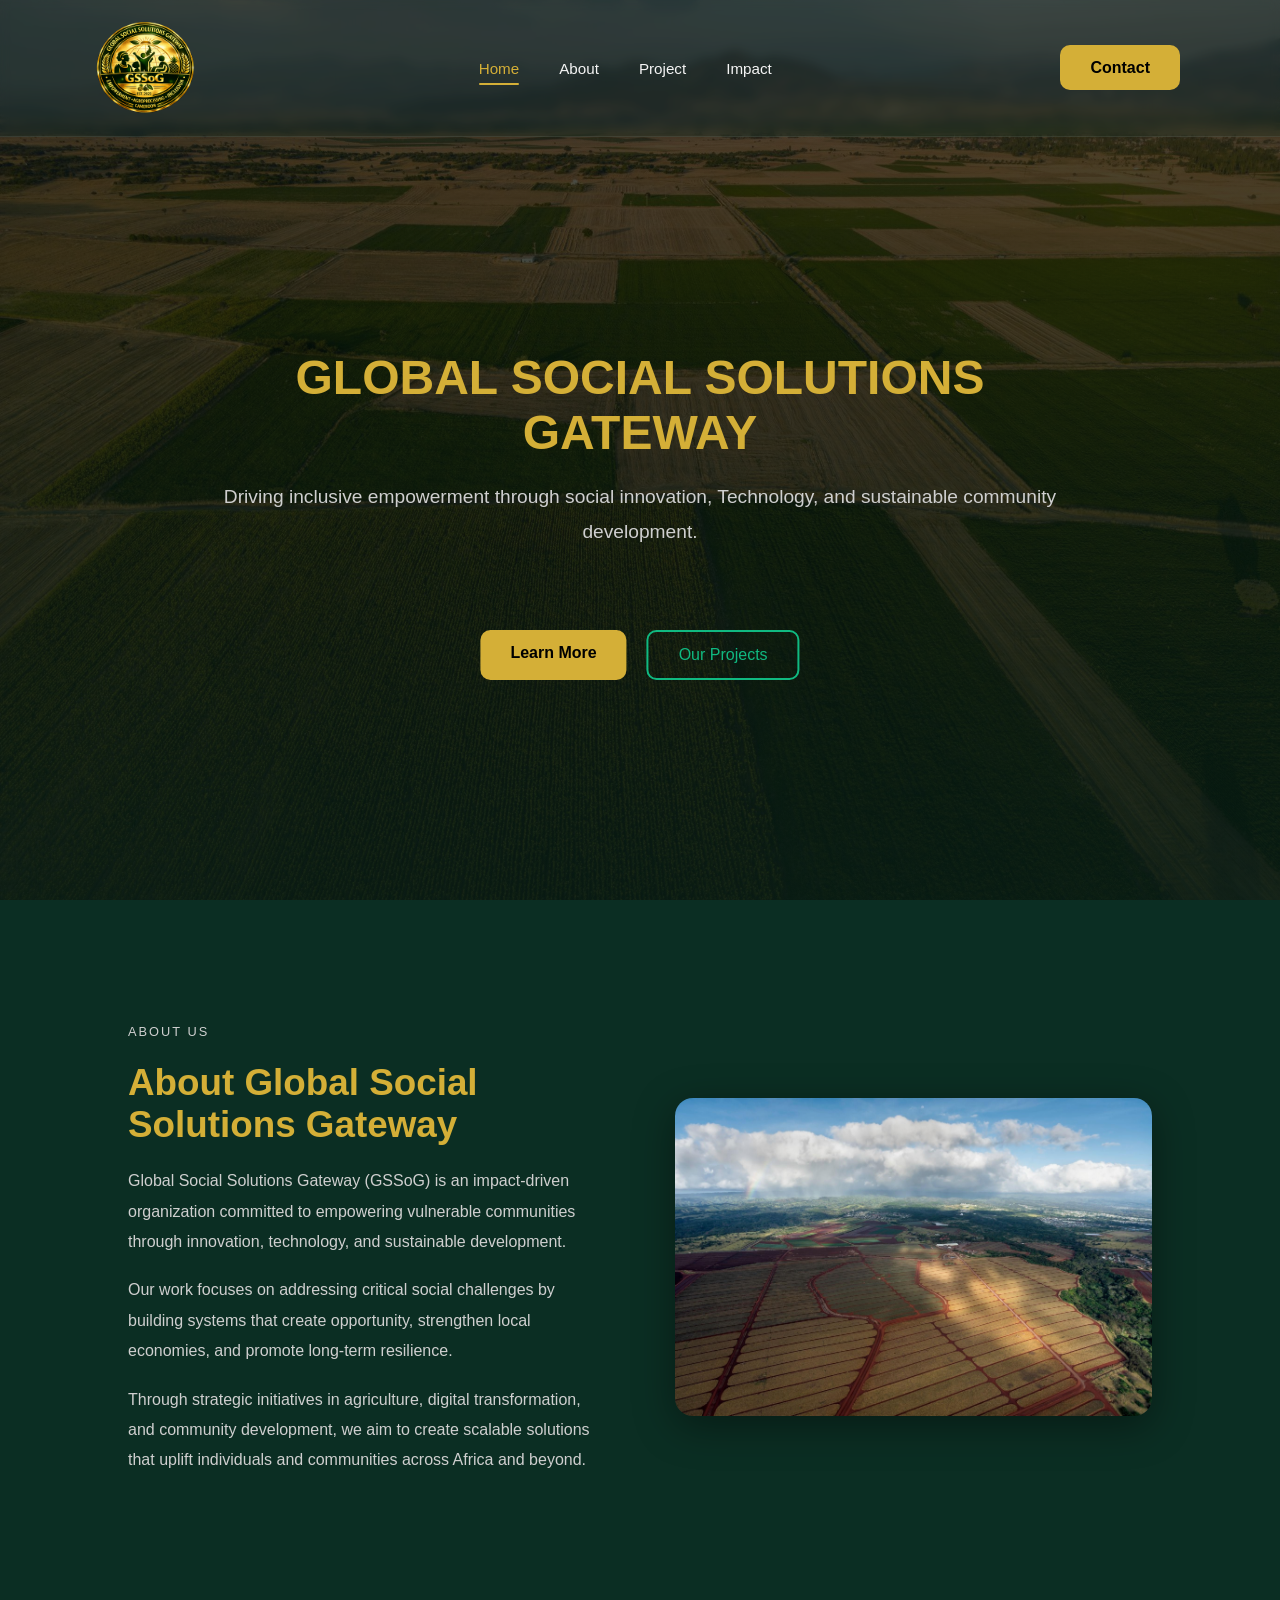
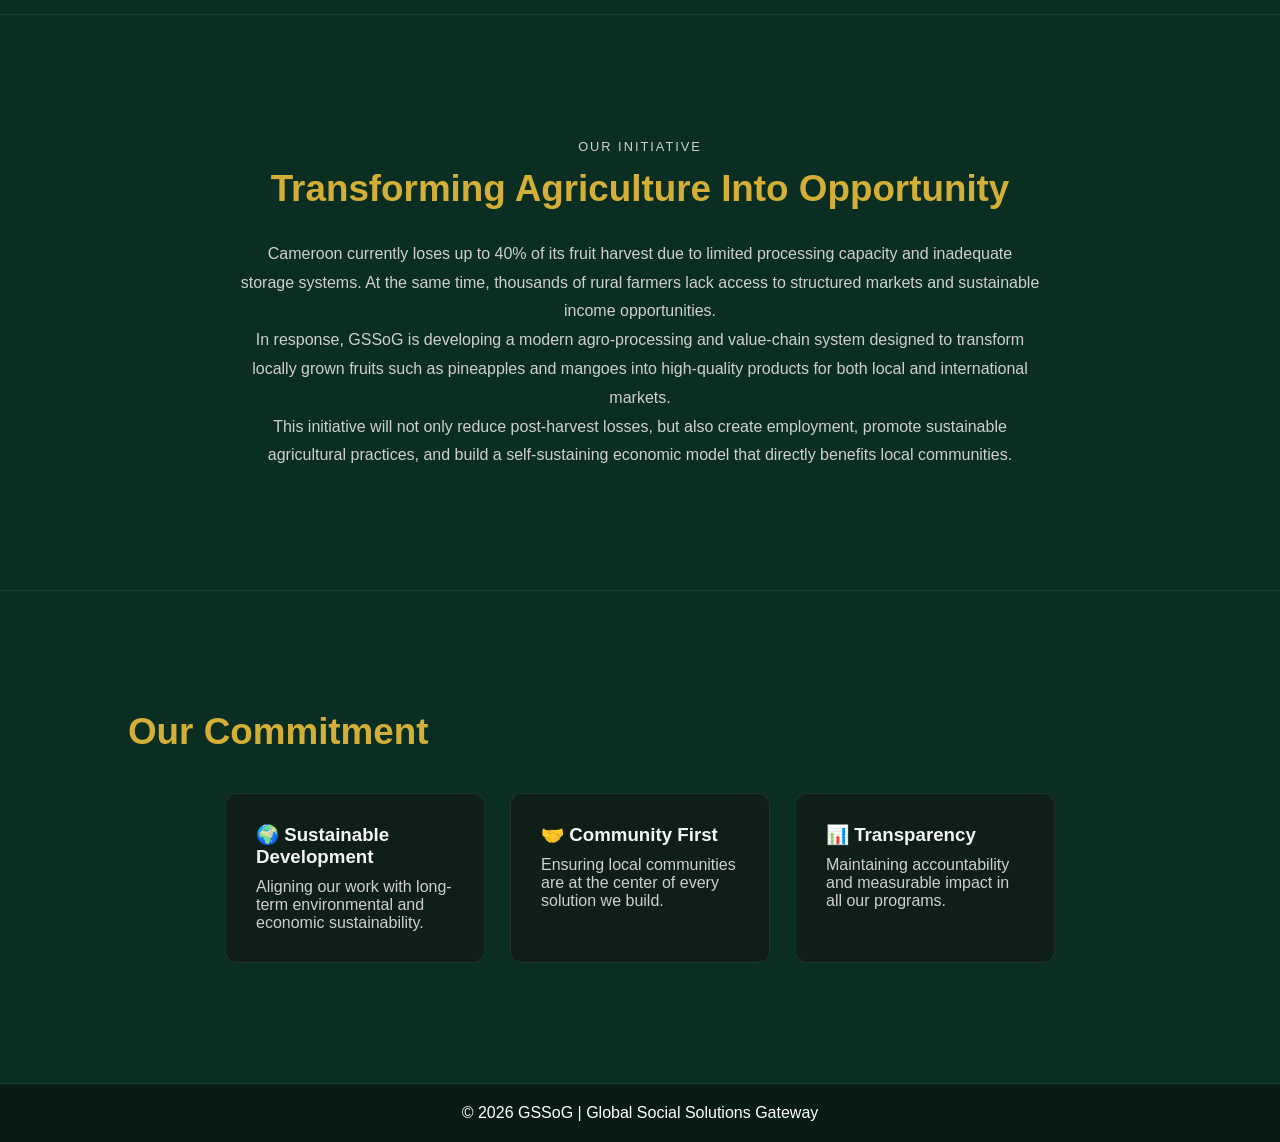
==== index.html @ a3e61737 "Add files via upload" ====
<!DOCTYPE html>
<html lang="en">

<head>
    <meta charset="UTF-8">
    <meta name="viewport" content="width=device-width, initial-scale=1.0">
    <title>GSSoG</title>
    <link rel="stylesheet" href="style.css">
</head>

<body>
    <header class="navbar">

        <img src="pictures/GGSoG-logo.png" class="logo">

        <div class="hamburger" onclick="toggleMenu()">
            <span></span>
            <span></span>
            <span></span>
        </div>

        <nav id="navMenu">
            <a href="#" class="active-link">Home</a>
            <a href="about.html">About</a>
            <a href="project.html">Project</a>
            <a href="impact.html">Impact</a>

            <!-- Mobile Support Button -->
            <a href="contact.html" class="mobile-support">Contact</a>
        </nav>

        <div class="prim-btn">

            <a href="contact.html" class="btn-primary">
                Contact
            </a>

        </div>

    </header>
    <section class="hero">
        <img src="pictures/environment" alt="">
        <div class="hero-overlay"></div>
        <div class="hero-content">
            <h1>GLOBAL SOCIAL SOLUTIONS GATEWAY </h1>
            <p>Driving inclusive empowerment through
                social innovation, Technology, and sustainable community development.</p>

        </div>
        <div class="buttons">
            <a href="about.html" class="btn-primary">Learn More</a>
            <a href="project.html" class="btn-accent">Our Projects</a>
        </div>

    </section>


    <!-- ABOUT -->
    <section id="about" class="section light">
        <div class="about-container">

            <!-- TEXT -->
            <div class="about-text">
                <p class="section-tag">ABOUT US</p>
                <h2>About Global Social Solutions Gateway</h2>

                <p>
                    Global Social Solutions Gateway (GSSoG) is an impact-driven
                    organization committed to empowering vulnerable communities
                    through innovation, technology, and sustainable development.
                </p>

                <p>
                    Our work focuses on addressing critical social challenges by
                    building systems that create opportunity, strengthen local
                    economies, and promote long-term resilience.
                </p>

                <p>
                    Through strategic initiatives in agriculture, digital
                    transformation, and community development, we aim to create
                    scalable solutions that uplift individuals and communities
                    across Africa and beyond.
                </p>
            </div>

            <!-- IMAGE -->
            <div class="about-image-wrapper">
                <img src="pictures/field" alt="Pineapple plantation" class="about-image">
            </div>

        </div>
    </section>

    <section id="initiative" class="section light">
        <div class="initiative">
            <p class="section-tag">OUR INITIATIVE</p>
            <h2>Transforming Agriculture Into Opportunity</h2>

            <p>
                Cameroon currently loses up to 40% of its fruit harvest due to limited
                processing capacity and inadequate storage systems. At the same time,
                thousands of rural farmers lack access to structured markets and
                sustainable income opportunities.
            </p>

            <p>
                In response, GSSoG is developing a modern agro-processing and value-chain
                system designed to transform locally grown fruits such as pineapples and
                mangoes into high-quality products for both local and international markets.
            </p>

            <p>
                This initiative will not only reduce post-harvest losses, but also create
                employment, promote sustainable agricultural practices, and build a
                self-sustaining economic model that directly benefits local communities.
            </p>
        </div>
    </section>

    <section class="section light">
        <h2>Our Commitment</h2>

        <div class="cards">
            <div class="card glow">
                <h3>🌍 Sustainable Development</h3>
                <p>Aligning our work with long-term environmental and economic sustainability.</p>
            </div>

            <div class="card glow">
                <h3>🤝 Community First</h3>
                <p>Ensuring local communities are at the center of every solution we build.</p>
            </div>

            <div class="card glow">
                <h3>📊 Transparency</h3>
                <p>Maintaining accountability and measurable impact in all our programs.</p>
            </div>
        </div>
    </section>



    <footer class="footer">
        <p>© 2026 GSSoG | Global Social Solutions Gateway</p>
    </footer>

    <script>
        function toggleMenu() {
            document.getElementById("navMenu").classList.toggle("show");
            document.querySelector(".hamburger").classList.toggle("active");
        }
    </script>





</body>

</html>
---- style.css ----
/* ================= RESET ================= */
* {
    margin: 0;
    padding: 0;
    box-sizing: border-box;
    font-family: 'Inter', sans-serif;
}

html {
    scroll-behavior: smooth;
}

/* ================= COLORS ================= */
:root {
    --bg-main: #081c15;
    --bg-section: #0b2e23;

    --primary: #d4af37;
    /* gold */
    --accent: #10B981;
    /* green */

    --text-main: #f5f5f5;
    --text-muted: #cfcfcf;

    --border: rgba(255, 255, 255, 0.08);
}

/* ================= BODY ================= */
body {
    background: var(--bg-main);
    color: var(--text-main);
    overflow-x: hidden;
}

/* ================= NAVBAR ================= */
.navbar {
    position: fixed;
    top: 0;
    width: 100%;
    padding: 18px 70px;

    display: flex;
    justify-content: space-between;
    align-items: center;

    background: #0b2e233f;
    backdrop-filter: blur(5px);
    border-bottom: 1px solid var(--border);

    z-index: 1000;
}

.logo {
    height: 100px;
}

.navbar nav {
    display: flex;
    gap: 40px;
}

.navbar nav a {
    text-decoration: none;
    color: var(--text-main);
    font-size: 0.95rem;
    transition: 0.3s;
}

.navbar nav a:hover {
    color: var(--primary);
}

/* ================= HAMBURGER ================= */

.hamburger {
    display: none;
    cursor: pointer;
    z-index: 2000;
}

.hamburger span {
    display: block;
    width: 28px;
    height: 3px;
    margin: 6px 0;
    background: white;
    transition: 0.3s ease;
}

.hamburger.active span:nth-child(1) {
    transform: rotate(45deg) translate(7px, 6px);
}

.hamburger.active span:nth-child(2) {
    opacity: 0;
}

.hamburger.active span:nth-child(3) {
    transform: rotate(-45deg) translate(7px, -6px);
}

/* ================= HERO ================= */
.hero {
    position: relative;
    height: 100vh;
    min-height: 600px;
    overflow: hidden;
}

.hero img {
    width: 100%;
    height: 100%;
    object-fit: cover;
    filter: brightness(0.55);
    z-index: 0;
    position: relative;
}

/* overlay gradient */
.hero-overlay {
    position: absolute;
    inset: 0;
    background: linear-gradient(to bottom,
            rgba(0, 0, 0, 0.4),
            rgba(8, 28, 21, 0.849));
    z-index: 1;
}

/* hero content */
.hero-content {
    position: absolute;
    top: 50%;
    left: 50%;
    transform: translate(-50%, -50%);

    text-align: center;
    max-width: 850px;
    width: 90%;
    z-index: 2;
    position: absolute;
}

.hero-content h1 {
    font-size: 3rem;
    margin-bottom: 20px;
    color: var(--primary);
}

.hero-content p {
    font-size: 1.2rem;
    color: var(--text-muted);
    line-height: 1.8;
}

/* ================= BUTTONS ================= */
.buttons {
    position: absolute;
    /* ADD THIS */
    top: 70%;
    /* adjust placement */
    left: 50%;
    transform: translateX(-50%);

    display: flex;
    justify-content: center;
    gap: 20px;

    z-index: 3;
    /* ADD THIS (CRITICAL) */
}

.btn-primary {
    background: var(--primary);
    color: black;
    padding: 14px 30px;
    border-radius: 10px;
    border: none;
    font-weight: 600;
    cursor: pointer;
    transition: 0.3s;
    text-decoration: none;
    text-align: center;
}

.btn-primary:hover {
    background: white;
    transform: translateY(-3px);
}

.btn-accent {
    border: 2px solid var(--accent);
    color: var(--accent);
    background: transparent;
    padding: 14px 30px;
    border-radius: 10px;
    cursor: pointer;
    transition: 0.3s;
    text-decoration: none;
    text-align: center;
}

.btn-accent:hover {
    background: rgba(16, 185, 129, 0.15);
    transform: translateY(-3px);
}

/* ================= SECTIONS ================= */
.section {
    padding: 120px 10%;
    border-bottom: 1px solid var(--border);
}

.light {
    background: var(--bg-section);
}

.light h2 {
    align-items: center;
}

/* ================= ABOUT ================= */
.about-text {
    max-width: 800px;
}

.section-tag {
    color: var(--primary);
    letter-spacing: 2px;
    font-size: 0.8rem;
    margin-bottom: 10px;
}

/* ================= ABOUT SECTION ================= */
.about-container {
    display: flex;
    align-items: center;
    justify-content: space-between;
    gap: 70px;
    flex-wrap: wrap;
}

.about-text {
    flex: 1;
    min-width: 320px;
}

.section-tag {
    color: var(--primary);
    letter-spacing: 2px;
    font-size: 0.8rem;
    margin-bottom: 10px;
}

.about-text h2 {
    font-size: 2.8rem;
    margin-bottom: 20px;
    color: var(--primary);
}

.about-text p {
    color: var(--text-muted);
    line-height: 1.9;
    margin-bottom: 18px;
}

/* IMAGE SIDE */
.about-image-wrapper {
    flex: 1;
    min-width: 300px;
    display: flex;
    justify-content: center;
}

.about-image {
    width: 100%;
    max-width: 500px;
    border-radius: 18px;
    object-fit: cover;

    box-shadow: 0 10px 40px rgba(0, 0, 0, 0.4);
    transition: 0.4s ease;
}

.about-image:hover {
    transform: scale(1.03);
    box-shadow: 0 15px 50px rgba(212, 175, 55, 0.25);
}

/* ================= INITIATIVE ================= */
.initiative {
    max-width: 800px;
    margin: auto;
    text-align: center;
}

.initiative h2 {
    font-size: 2.8rem;
    margin-bottom: 30px;
    color: #d4af37;
}

.initiative p {
    color: var(--text-muted);
    line-height: 1.8;
}

.section h2 {
    color: #d4af37;
    font-size: 2.3rem;
}

/* ================= CARDS ================= */
.cards {
    display: flex;
    flex-wrap: wrap;
    justify-content: center;
    gap: 25px;
    margin-top: 40px;
}

.card {
    background: #0f1f17;
    padding: 30px;
    width: 260px;
    border-radius: 12px;
    border: 1px solid var(--border);
    transition: 0.3s;
}

.card h3 {
    margin-bottom: 10px;
}

.card p {
    color: var(--text-muted);
}

.card:hover {
    transform: translateY(-6px);
    box-shadow: 0 0 20px rgba(16, 185, 129, 0.4);
}

.footer {
    background: var(--dark);
    color: white;
    text-align: center;
    padding: 20px;
}

.active-link {
    color: #d4af37 !important;
    position: relative;
}

.active-link::after {
    content: "";
    position: absolute;
    left: 0;
    bottom: -8px;
    width: 100%;
    height: 2px;
    background: #d4af37;
    border-radius: 20px;
}

.active-link::after {


    content: "";

    position: absolute;

    left: 0;
    bottom: -8px;

    width: 100%;

    .btn-primary {
        background: var(--primary);
        color: black;
        padding: 14px 30px;
        border-radius: 10px;
        border: none;
        font-weight: 600;
        cursor: pointer;
        transition: 0.3s;
    }

    .btn-primary:hover {
        background: white;
        transform: translateY(-3px);
    }

    .btn-accent {
        border: 2px solid var(--accent);
        color: var(--accent);
        background: transparent;
        padding: 14px 30px;
        border-radius: 10px;
        cursor: pointer;
        transition: 0.3s;
    }

    .btn-accent:hover {
        background: rgba(16, 185, 129, 0.15);
        transform: translateY(-3px);
    }

    height: 2px;

    background: #d4af37;

    border-radius: 20px;
}

/* ================= MOBILE NAV ================= */

@media (max-width: 768px) {

    .navbar {
        padding: 15px 20px;
    }

    .logo {
        height: 70px;
    }

    .hamburger {
        display: block;
    }

    .navbar nav {
        position: fixed;

        top: 0;
        right: -100%;

        width: 80%;
        height: 100vh;

        background: rgba(8, 28, 21, 0.98);
        backdrop-filter: blur(20px);

        display: flex;
        flex-direction: column;
        justify-content: center;
        align-items: center;

        gap: 35px;

        transition: right 0.35s ease;

        z-index: 1500;
    }

    .navbar nav.show {
        right: 0;
    }

    .navbar nav a {
        font-size: 1.3rem;
    }

    .hero-content h1 {
        font-size: 2.2rem;
    }

    .hero-content p {
        font-size: 1rem;
    }

    .buttons {
        flex-direction: column;
        width: 90%;
        top: 75%;
    }

    .btn-primary,
    .btn-accent {
        width: 100%;
    }

    .about-container {
        flex-direction: column;
    }

    .cards {
        flex-direction: column;
        align-items: center;
    }
}

.prim-btn {
    background: var(--primary);
    color: black;
    padding: 14px 30px;
    border-radius: 10px;
    border: none;
    font-weight: 600;
    cursor: pointer;
    transition: 0.3s;
    text-decoration: none;
}

.prim-btn:hover {
    background: white;
    transform: translateY(-3px);
}

.prim-btn {

    background: transparent;
    padding: 14px 30px;
    border-radius: 10px;
    cursor: pointer;
    transition: 0.3s;
}

.prim-btn:hover {
    background: rgba(16, 185, 129, 0.15);
    transform: translateY(-1.5px);
}

/* Hide mobile support on desktop */
.mobile-support {
    display: none;
}

/* Mobile Menu */
@media (max-width: 768px) {

    /* Hide desktop support button */
    .prim-btn {
        display: none;
    }

    /* Show support inside menu */
    .mobile-support {
        display: inline-block;
        background: var(--primary);
        color: black !important;
        padding: 14px 30px;
        border-radius: 10px;
        font-weight: 600;
        text-decoration: none;
        margin-top: 15px;
        transition: 0.3s;
    }

    .mobile-support:hover {
        background: white;
        transform: translateY(-2px);
    }
}
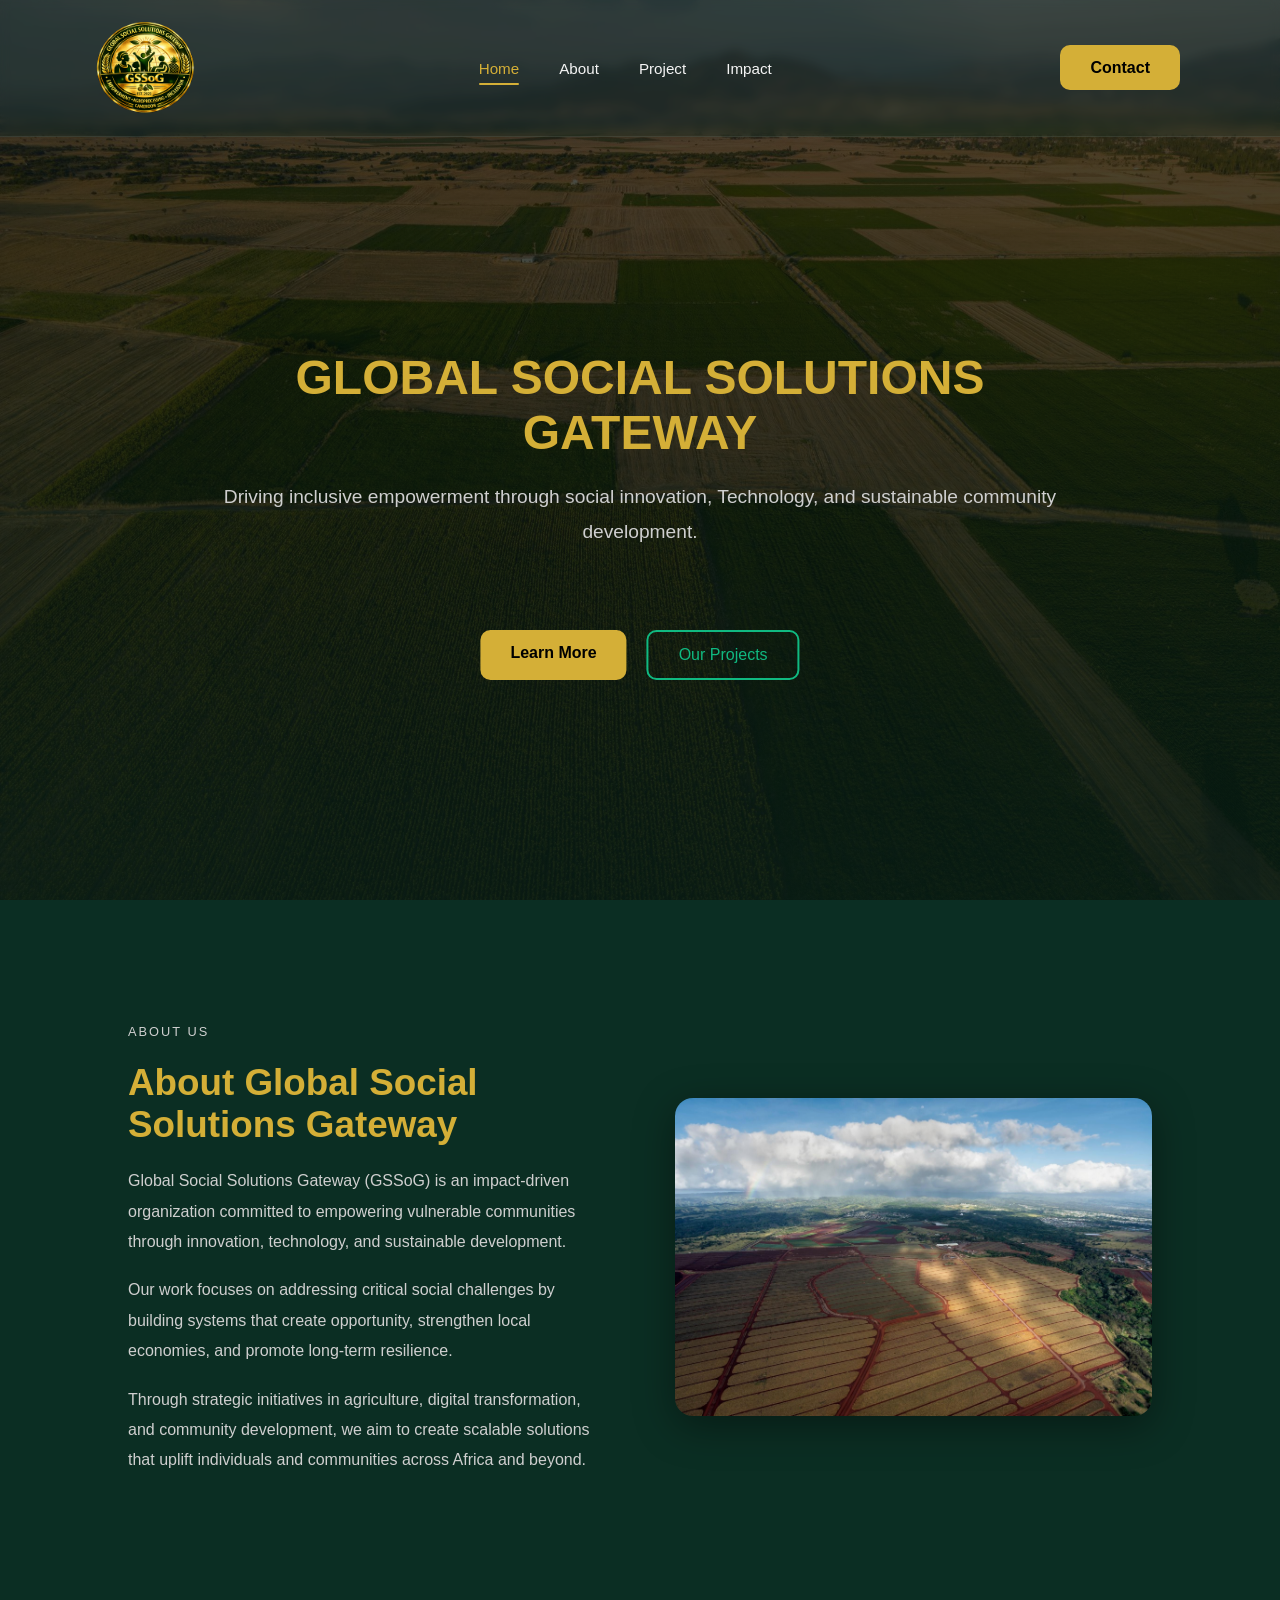
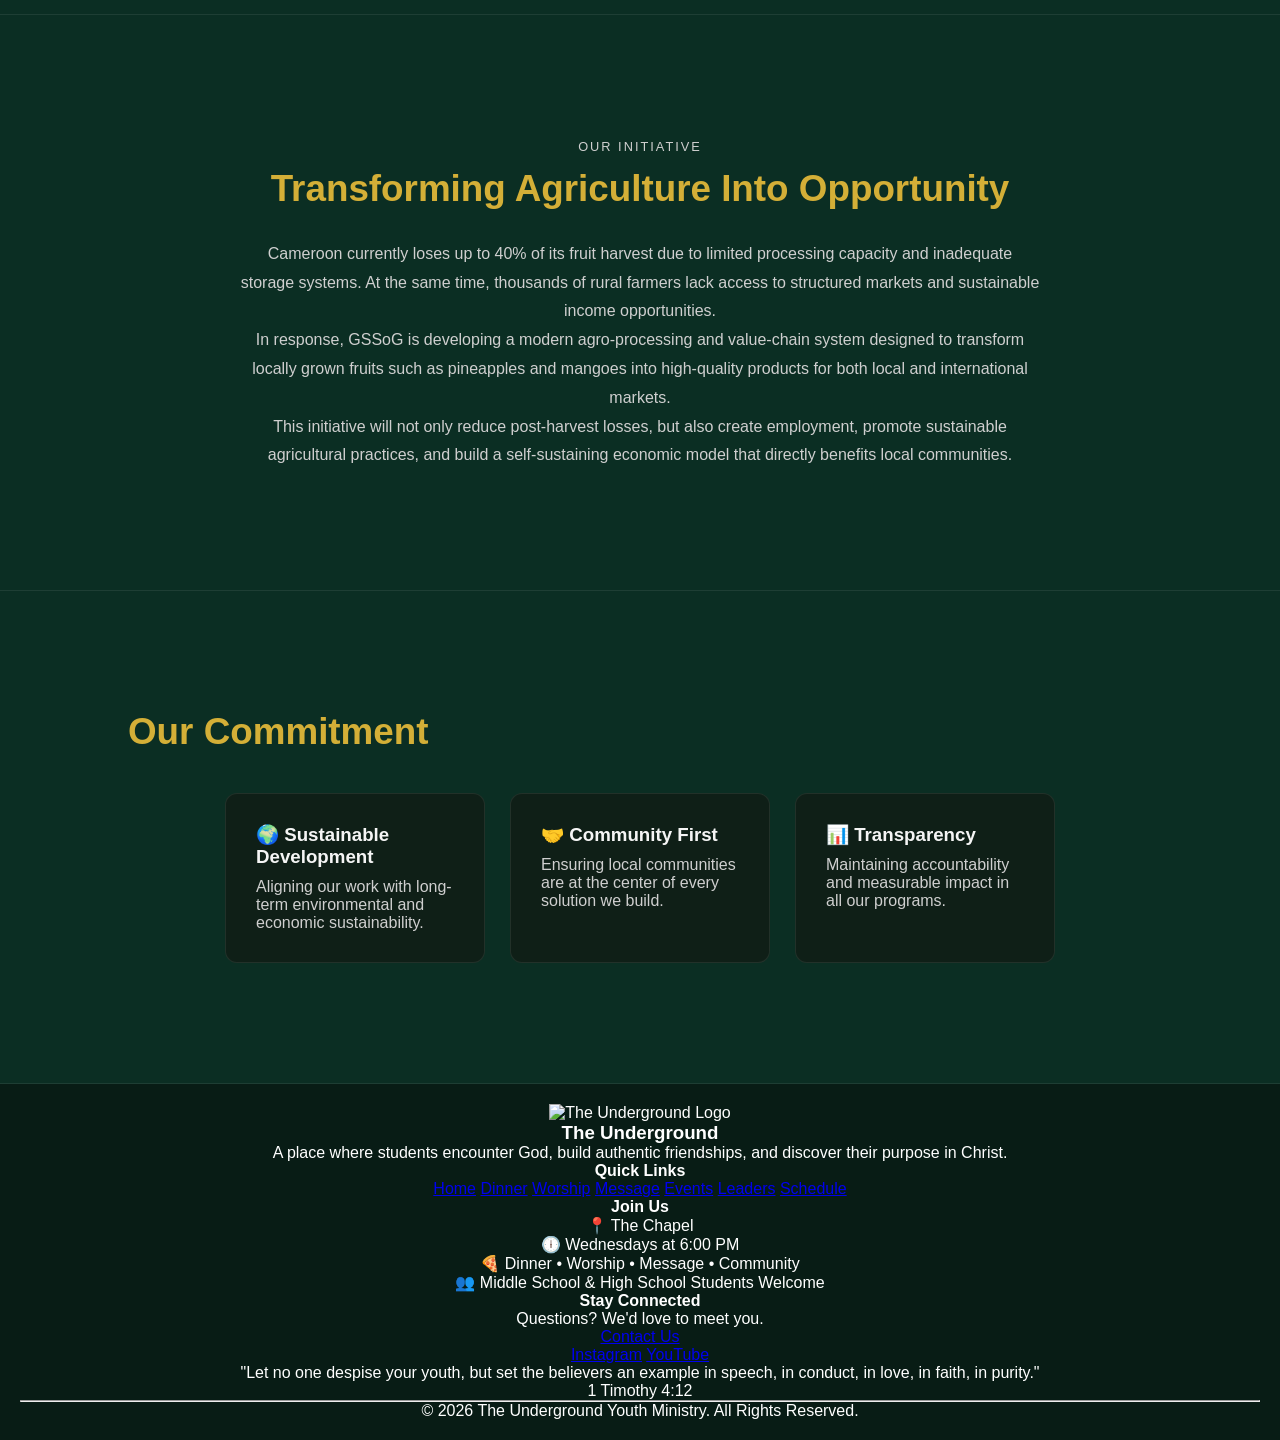
==== commit e9b15927: "Update index.html" ====
--- a/index.html
+++ b/index.html
@@ -142,8 +142,82 @@
 
 
     <footer class="footer">
-        <p>© 2026 GSSoG | Global Social Solutions Gateway</p>
-    </footer>
+
+    <div class="footer-content">
+
+        <!-- LOGO / TITLE -->
+        <div class="footer-section">
+            <img src="YG_pics/logo.png" alt="The Underground Logo" class="footer-logo">
+
+            <h3>The Underground</h3>
+
+            <p>
+                A place where students encounter God, build authentic
+                friendships, and discover their purpose in Christ.
+            </p>
+        </div>
+
+        <!-- QUICK LINKS -->
+        <div class="footer-section">
+            <h4>Quick Links</h4>
+
+            <a href="index.html">Home</a>
+            <a href="Dinner.html">Dinner</a>
+            <a href="worship.html">Worship</a>
+            <a href="message.html">Message</a>
+            <a href="games.html">Events</a>
+            <a href="leaders.html">Leaders</a>
+            <a href="schedule.html">Schedule</a>
+        </div>
+
+        <!-- SERVICE INFO -->
+        <div class="footer-section">
+            <h4>Join Us</h4>
+
+            <p>📍 The Chapel</p>
+
+            <p>🕕 Wednesdays at 6:00 PM</p>
+
+            <p>🍕 Dinner • Worship • Message • Community</p>
+
+            <p>👥 Middle School & High School Students Welcome</p>
+        </div>
+
+        <!-- CONTACT -->
+        <div class="footer-section">
+            <h4>Stay Connected</h4>
+
+            <p>Questions? We'd love to meet you.</p>
+
+            <a href="contact.html">Contact Us</a>
+
+            <!-- Add socials when ready -->
+            <div class="socials">
+                <a href="#">Instagram</a>
+                <a href="#">YouTube</a>
+            </div>
+        </div>
+
+    </div>
+
+    <div class="footer-bottom">
+
+        <p>
+            "Let no one despise your youth, but set the believers an example
+            in speech, in conduct, in love, in faith, in purity."
+        </p>
+
+        <span>1 Timothy 4:12</span>
+
+        <hr>
+
+        <p>
+            © 2026 The Underground Youth Ministry. All Rights Reserved.
+        </p>
+
+    </div>
+
+</footer>
 
     <script>
         function toggleMenu() {
@@ -158,4 +232,4 @@
 
 </body>
 
-</html>+</html>
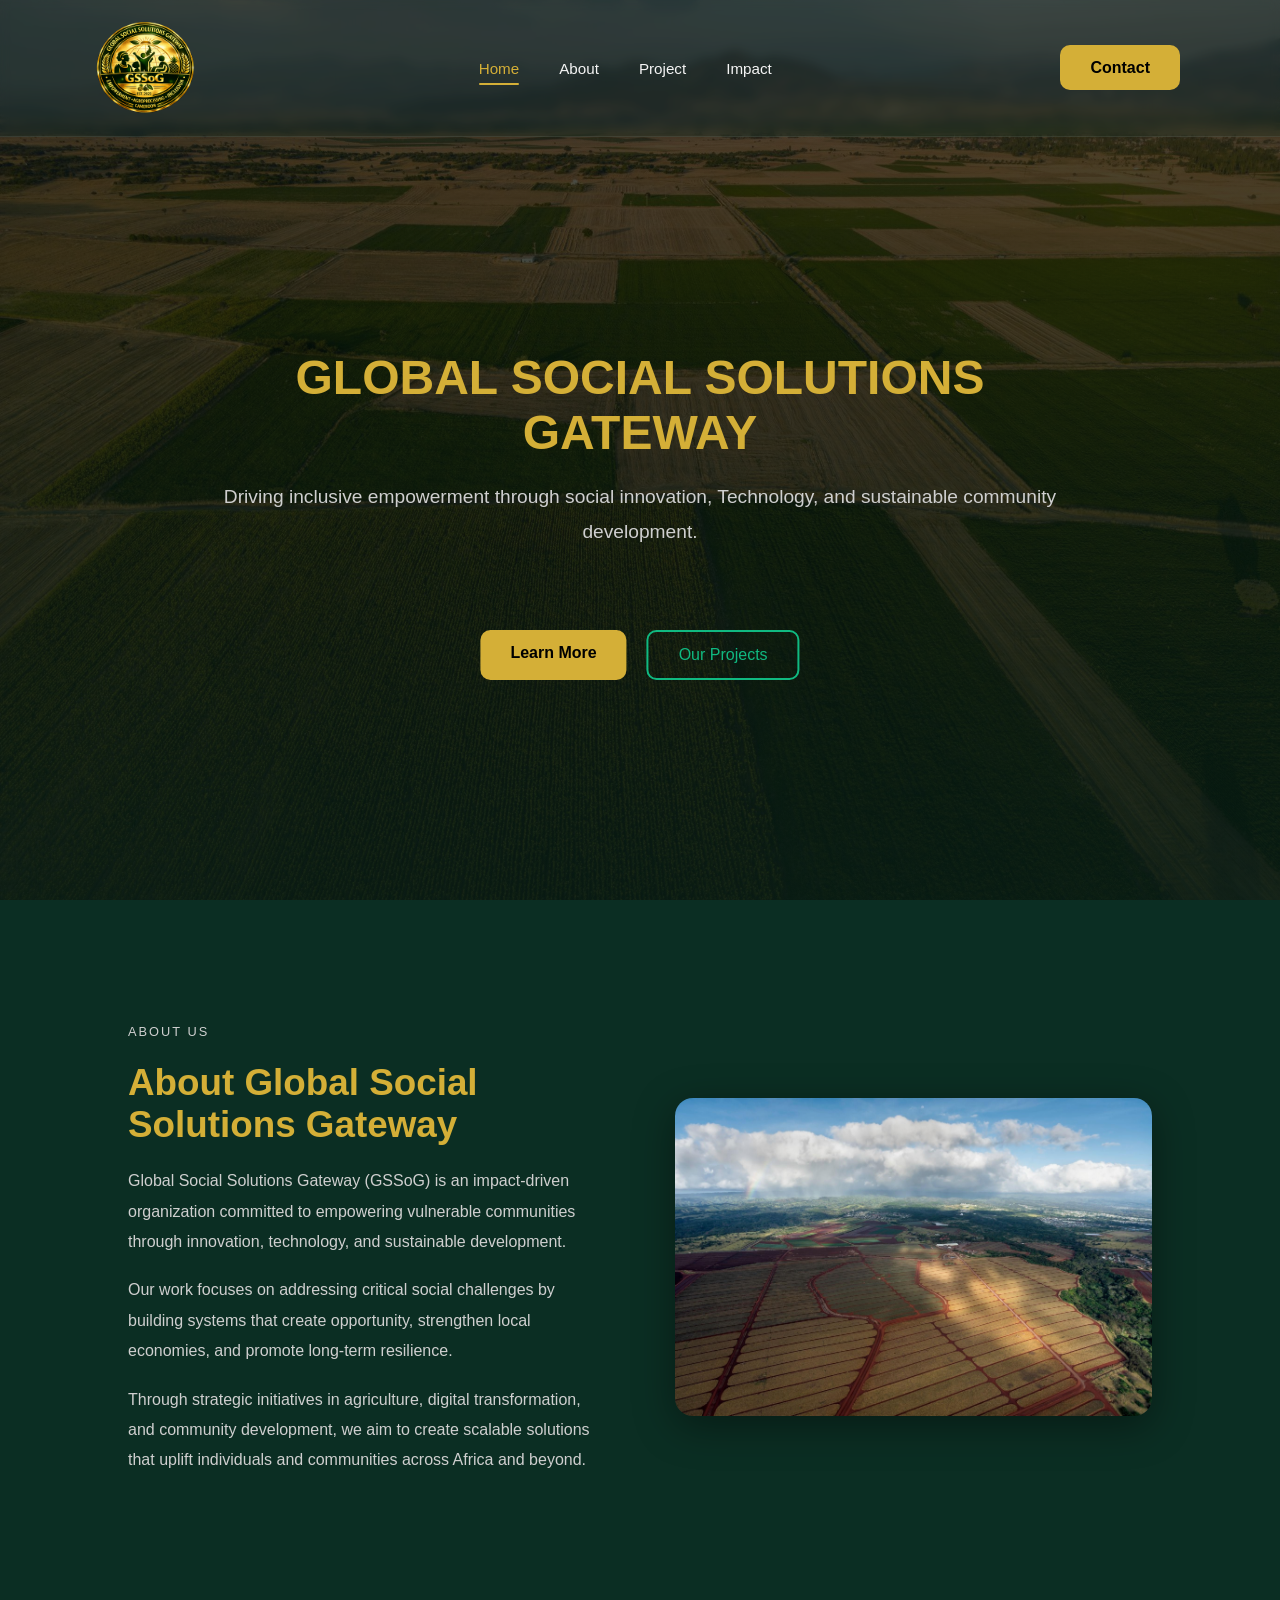
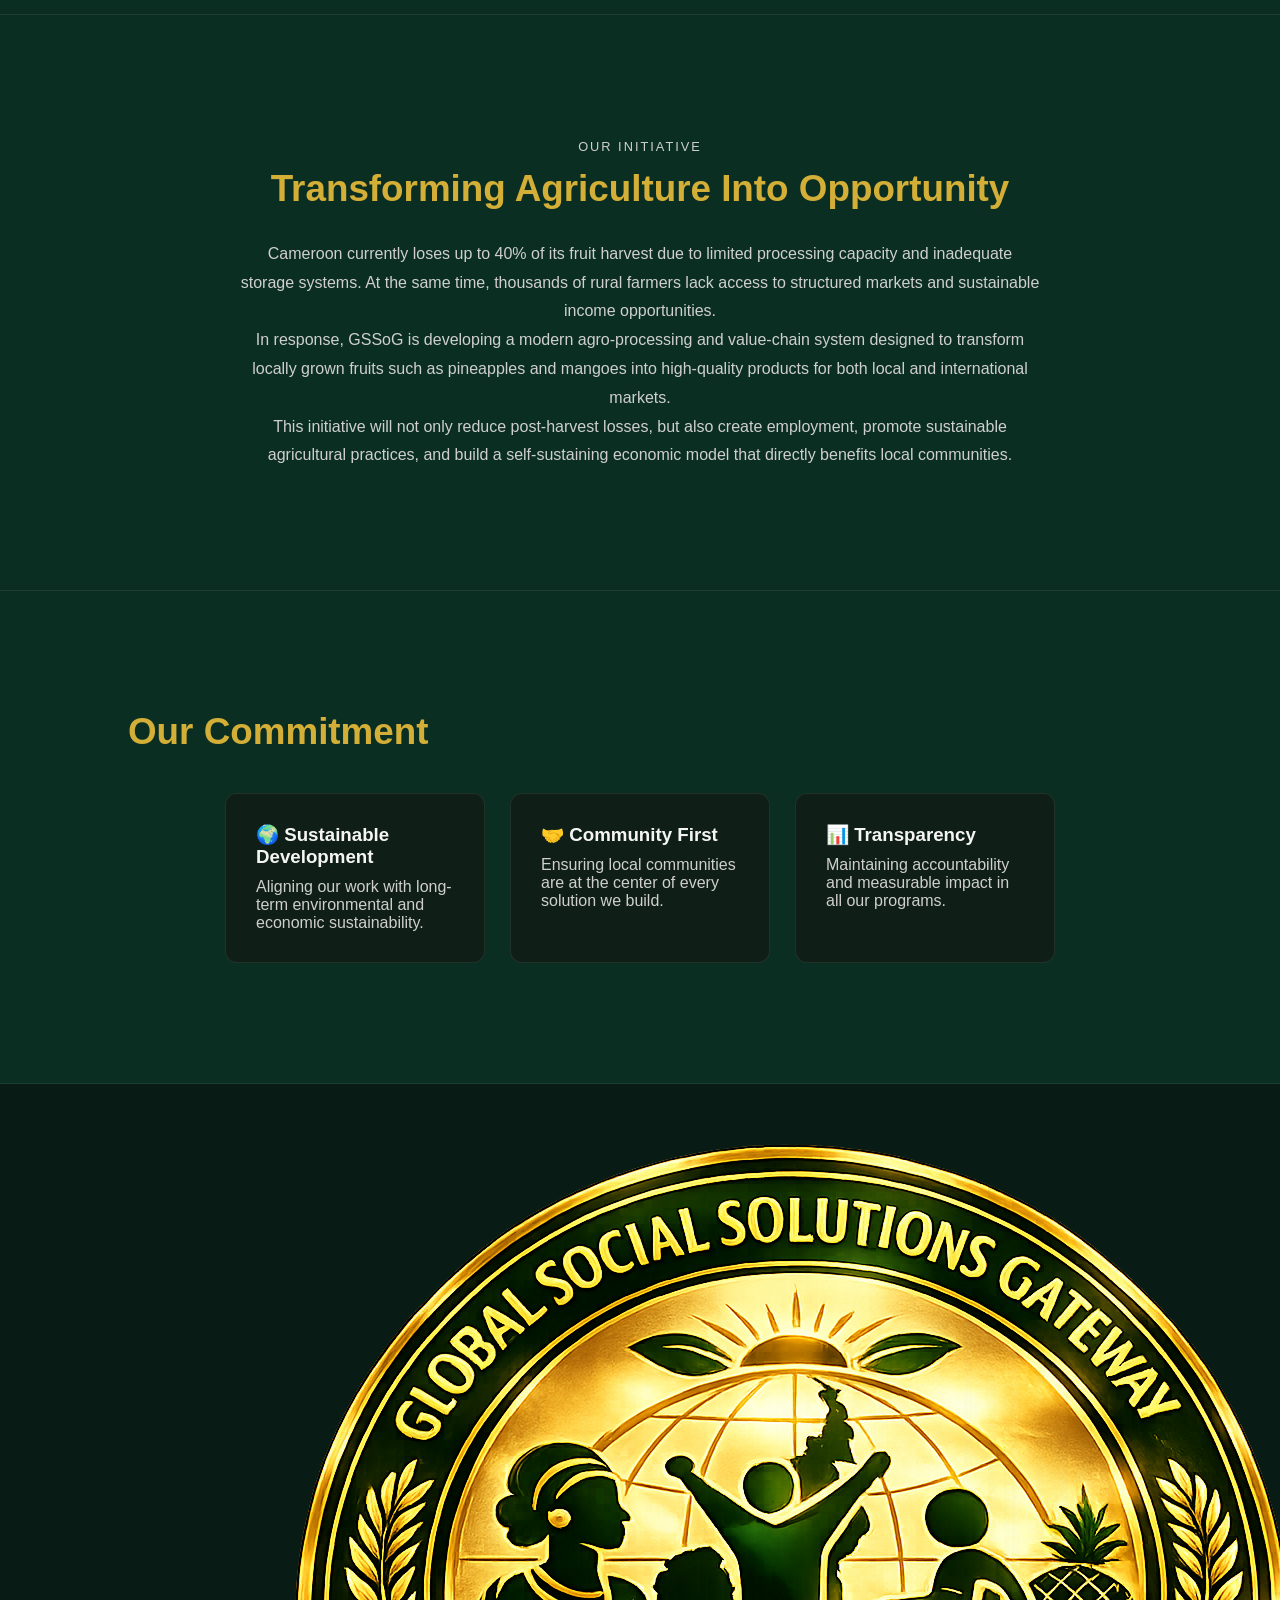
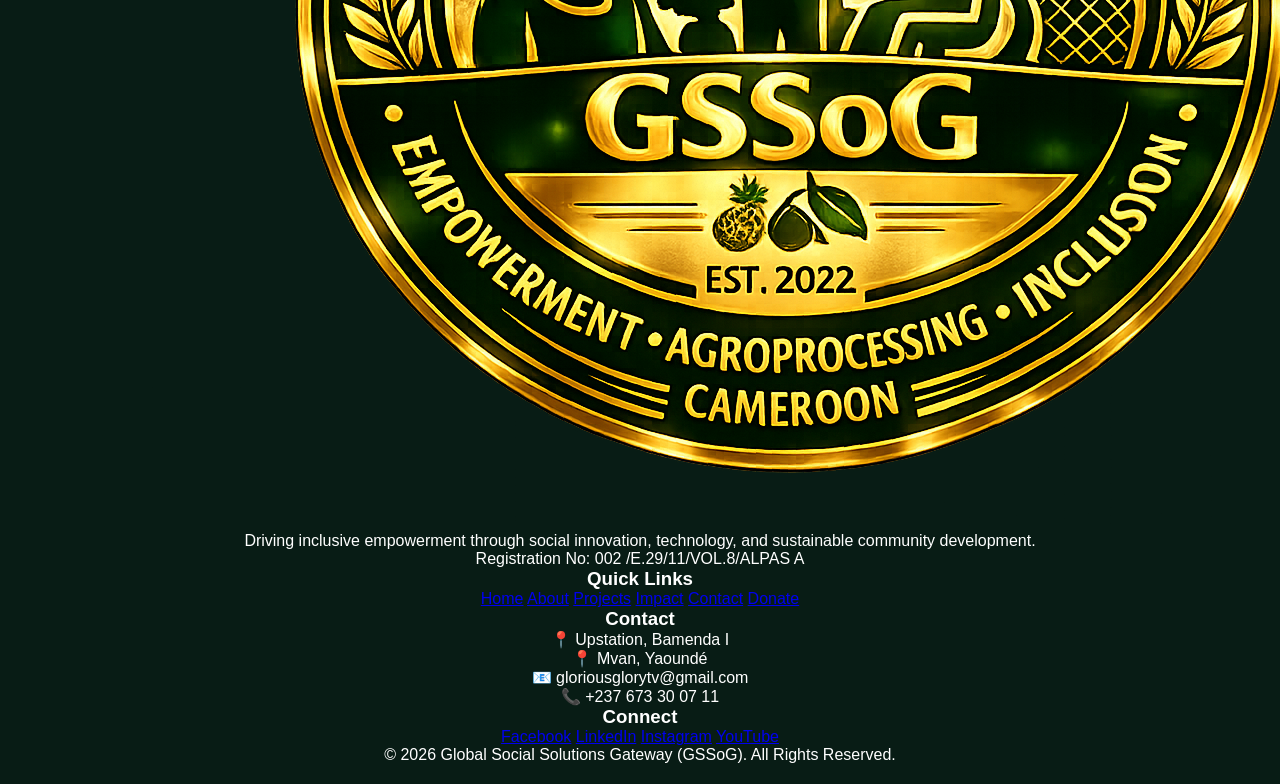
==== commit cd2659c8: "Update index.html" ====
--- a/index.html
+++ b/index.html
@@ -141,84 +141,67 @@
 
 
 
-    <footer class="footer">
-
-    <div class="footer-content">
-
-        <!-- LOGO / TITLE -->
-        <div class="footer-section">
-            <img src="YG_pics/logo.png" alt="The Underground Logo" class="footer-logo">
-
-            <h3>The Underground</h3>
-
-            <p>
-                A place where students encounter God, build authentic
-                friendships, and discover their purpose in Christ.
-            </p>
-        </div>
-
-        <!-- QUICK LINKS -->
-        <div class="footer-section">
-            <h4>Quick Links</h4>
+  <footer class="footer">
+
+    <div class="footer-container">
+
+        <!-- Organization -->
+        <div class="footer-column">
+            <img src="pictures/GGSoG-logo.png" class="footer-logo">
+
+            <p>
+                Driving inclusive empowerment through social innovation,
+                technology, and sustainable community development.
+            </p>
+
+            <p class="reg">
+                Registration No:
+                002 /E.29/11/VOL.8/ALPAS A
+            </p>
+        </div>
+
+        <!-- Links -->
+        <div class="footer-column">
+            <h3>Quick Links</h3>
 
             <a href="index.html">Home</a>
-            <a href="Dinner.html">Dinner</a>
-            <a href="worship.html">Worship</a>
-            <a href="message.html">Message</a>
-            <a href="games.html">Events</a>
-            <a href="leaders.html">Leaders</a>
-            <a href="schedule.html">Schedule</a>
-        </div>
-
-        <!-- SERVICE INFO -->
-        <div class="footer-section">
-            <h4>Join Us</h4>
-
-            <p>📍 The Chapel</p>
-
-            <p>🕕 Wednesdays at 6:00 PM</p>
-
-            <p>🍕 Dinner • Worship • Message • Community</p>
-
-            <p>👥 Middle School & High School Students Welcome</p>
-        </div>
-
-        <!-- CONTACT -->
-        <div class="footer-section">
-            <h4>Stay Connected</h4>
-
-            <p>Questions? We'd love to meet you.</p>
-
-            <a href="contact.html">Contact Us</a>
-
-            <!-- Add socials when ready -->
-            <div class="socials">
-                <a href="#">Instagram</a>
-                <a href="#">YouTube</a>
-            </div>
+            <a href="about.html">About</a>
+            <a href="project.html">Projects</a>
+            <a href="impact.html">Impact</a>
+            <a href="contact.html">Contact</a>
+            <a href="donate.html">Donate</a>
+        </div>
+
+        <!-- Contact -->
+        <div class="footer-column">
+            <h3>Contact</h3>
+
+            <p>📍 Upstation, Bamenda I</p>
+            <p>📍 Mvan, Yaoundé</p>
+            <p>📧 gloriousglorytv@gmail.com</p>
+            <p>📞 +237 673 30 07 11</p>
+        </div>
+
+        <!-- Social -->
+        <div class="footer-column">
+            <h3>Connect</h3>
+
+            <a href="#">Facebook</a>
+            <a href="#">LinkedIn</a>
+            <a href="#">Instagram</a>
+            <a href="#">YouTube</a>
         </div>
 
     </div>
 
     <div class="footer-bottom">
-
         <p>
-            "Let no one despise your youth, but set the believers an example
-            in speech, in conduct, in love, in faith, in purity."
+            © 2026 Global Social Solutions Gateway (GSSoG).
+            All Rights Reserved.
         </p>
-
-        <span>1 Timothy 4:12</span>
-
-        <hr>
-
-        <p>
-            © 2026 The Underground Youth Ministry. All Rights Reserved.
-        </p>
-
     </div>
 
 </footer>
-
     <script>
         function toggleMenu() {
             document.getElementById("navMenu").classList.toggle("show");
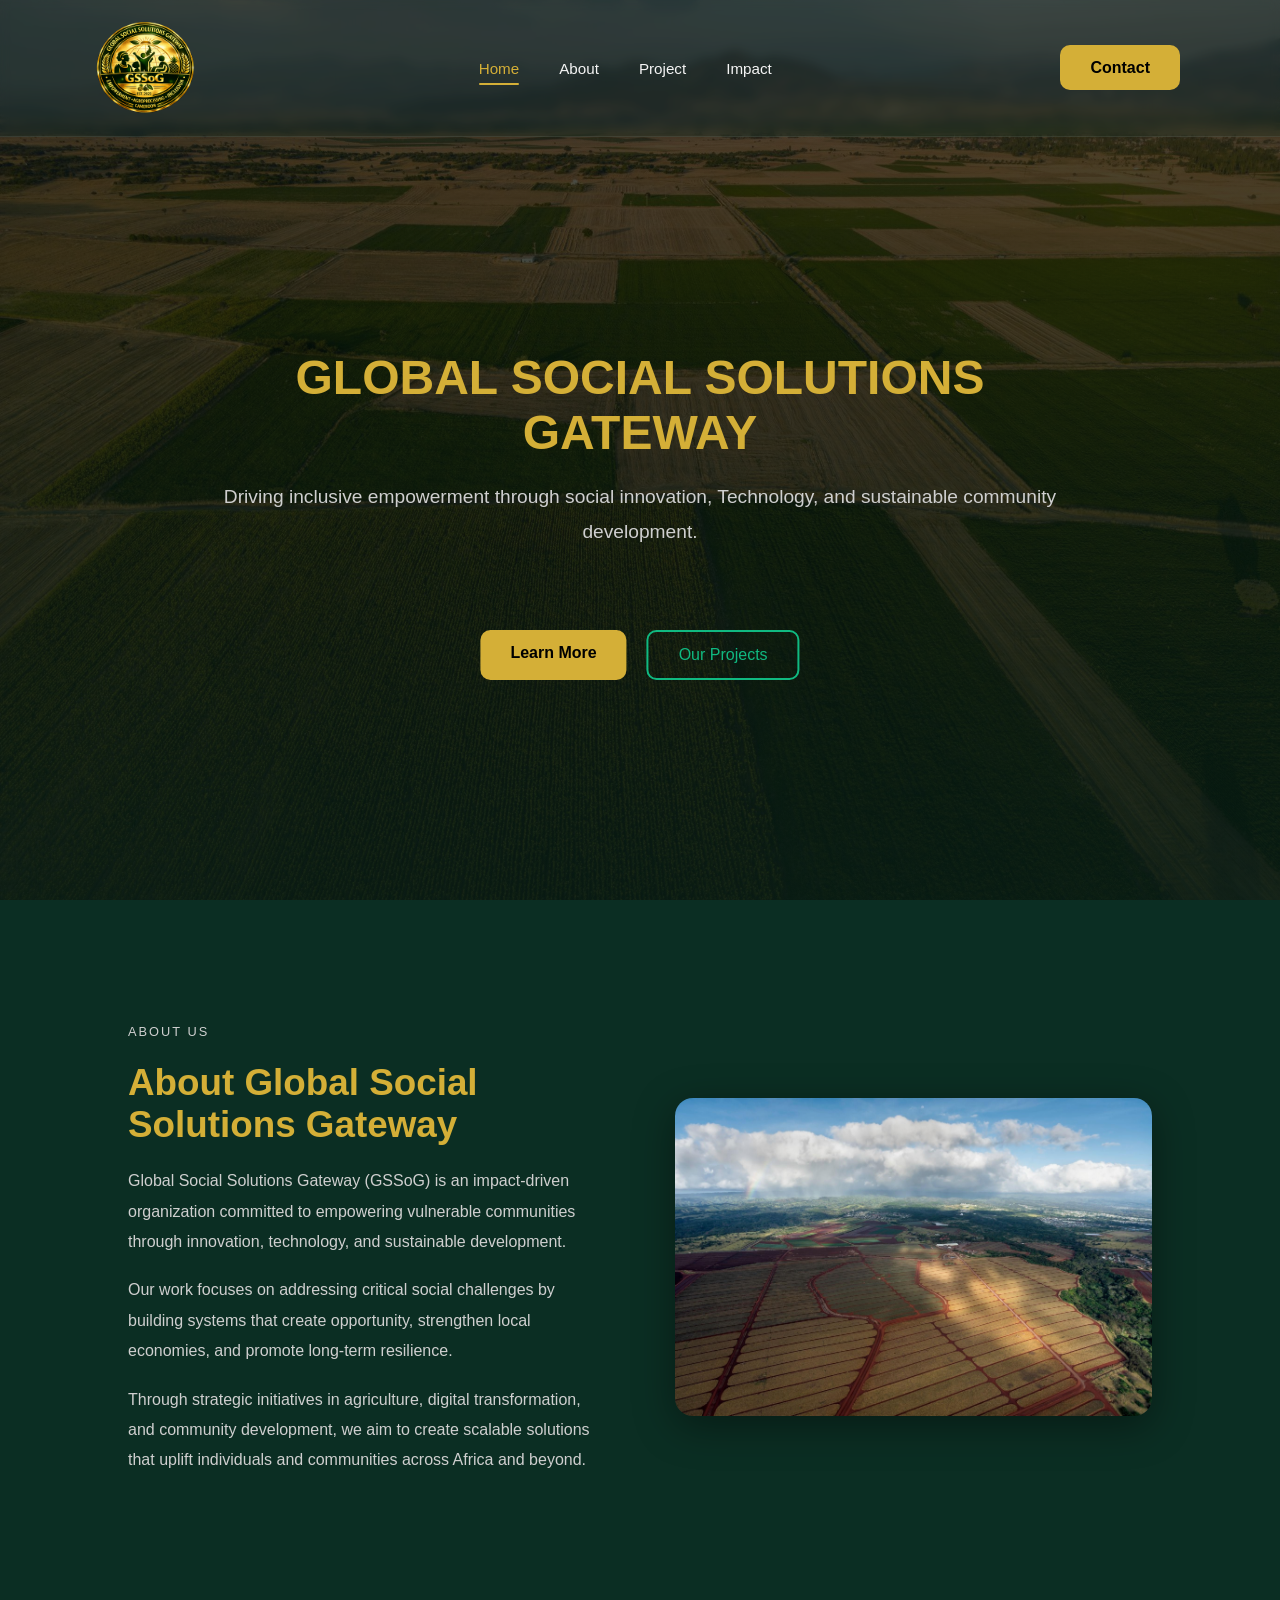
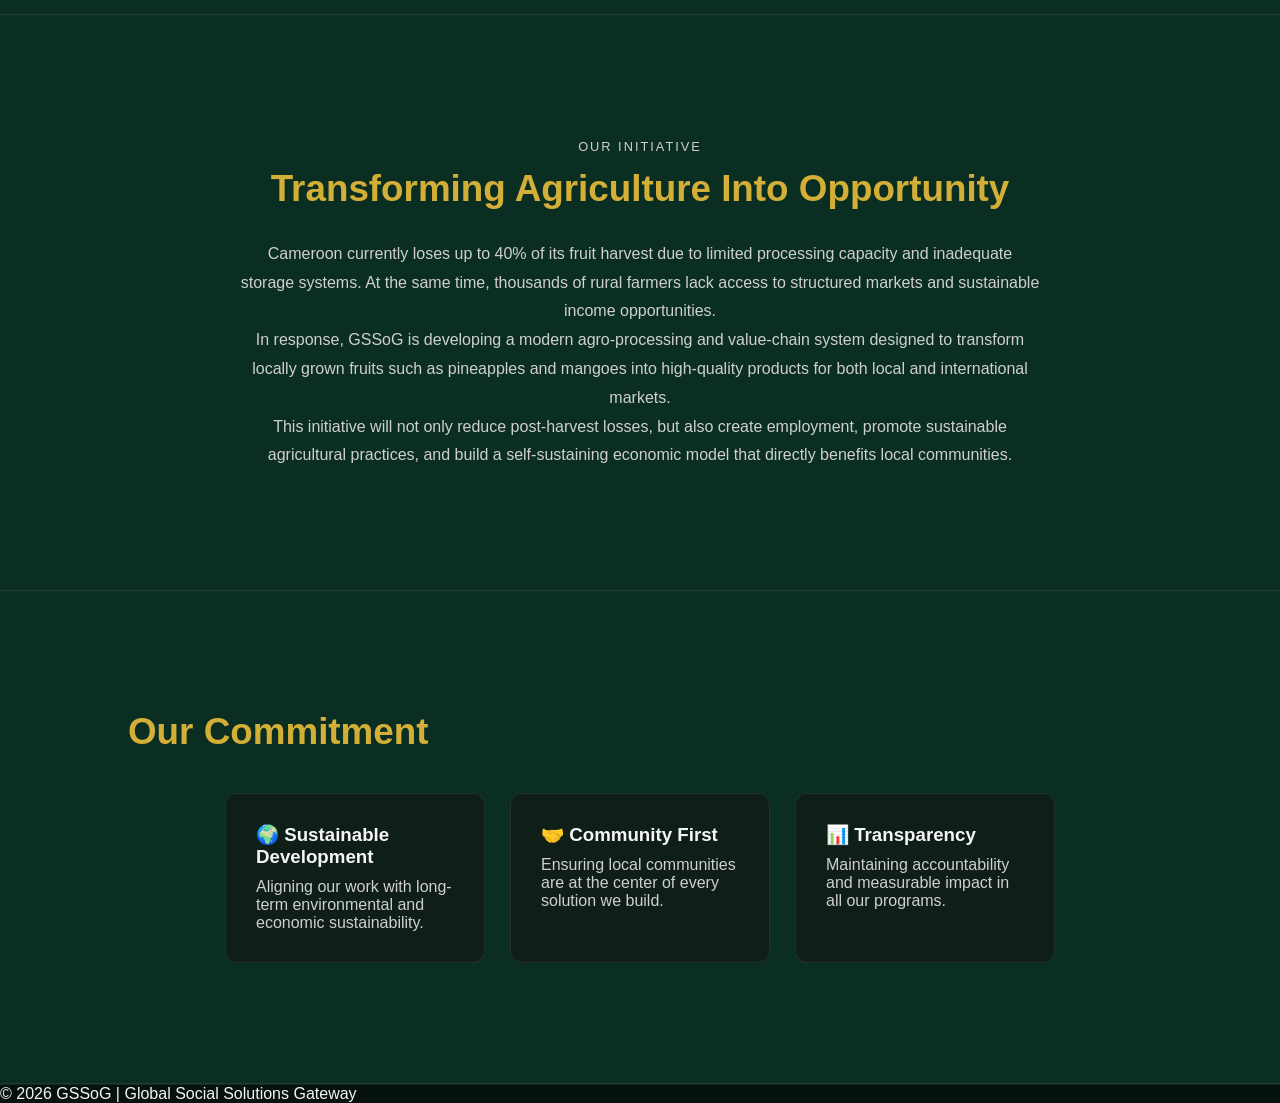
==== commit 60022d15: "Update index.html" ====
--- a/index.html
+++ b/index.html
@@ -141,67 +141,9 @@
 
 
 
-  <footer class="footer">
-
-    <div class="footer-container">
-
-        <!-- Organization -->
-        <div class="footer-column">
-            <img src="pictures/GGSoG-logo.png" class="footer-logo">
-
-            <p>
-                Driving inclusive empowerment through social innovation,
-                technology, and sustainable community development.
-            </p>
-
-            <p class="reg">
-                Registration No:
-                002 /E.29/11/VOL.8/ALPAS A
-            </p>
-        </div>
-
-        <!-- Links -->
-        <div class="footer-column">
-            <h3>Quick Links</h3>
-
-            <a href="index.html">Home</a>
-            <a href="about.html">About</a>
-            <a href="project.html">Projects</a>
-            <a href="impact.html">Impact</a>
-            <a href="contact.html">Contact</a>
-            <a href="donate.html">Donate</a>
-        </div>
-
-        <!-- Contact -->
-        <div class="footer-column">
-            <h3>Contact</h3>
-
-            <p>📍 Upstation, Bamenda I</p>
-            <p>📍 Mvan, Yaoundé</p>
-            <p>📧 gloriousglorytv@gmail.com</p>
-            <p>📞 +237 673 30 07 11</p>
-        </div>
-
-        <!-- Social -->
-        <div class="footer-column">
-            <h3>Connect</h3>
-
-            <a href="#">Facebook</a>
-            <a href="#">LinkedIn</a>
-            <a href="#">Instagram</a>
-            <a href="#">YouTube</a>
-        </div>
-
-    </div>
-
-    <div class="footer-bottom">
-        <p>
-            © 2026 Global Social Solutions Gateway (GSSoG).
-            All Rights Reserved.
-        </p>
-    </div>
-
-</footer>
+   <footer class="footer">
+        <p>© 2026 GSSoG | Global Social Solutions Gateway</p>
+    </footer>
     <script>
         function toggleMenu() {
             document.getElementById("navMenu").classList.toggle("show");
--- a/style.css
+++ b/style.css
@@ -342,10 +342,104 @@
 }
 
 .footer {
-    background: var(--dark);
-    color: white;
+    background: #06120e;
+    border-top: 1px solid rgba(255,255,255,.08);
+}
+
+.footer-container {
+    display: grid;
+    grid-template-columns: 2fr 1fr 1.5fr 1fr;
+    gap: 50px;
+    padding: 70px 10%;
+}
+
+.footer-column h3 {
+    color: #d4af37;
+    margin-bottom: 20px;
+}
+
+.footer-column p {
+    color: #cfcfcf;
+    line-height: 1.8;
+    margin-bottom: 10px;
+}
+
+.footer-column a {
+    display: block;
+    color: #cfcfcf;
+    text-decoration: none;
+    margin-bottom: 12px;
+    transition: .3s;
+}
+
+.footer-column a:hover {
+    color: #d4af37;
+}
+
+.footer-logo {
+    width: 100px;
+    margin-bottom: 15px;
+}
+
+.reg {
+    margin-top: 15px;
+    font-size: .9rem;
+    color: #10B981;
+}
+
+.footer-bottom {
     text-align: center;
-    padding: 20px;
+    padding: 25px;
+    border-top: 1px solid rgba(255,255,255,.08);
+}
+
+.footer-bottom p {
+    color: #999;
+}
+
+@media(max-width:768px) {
+
+    .footer-container {
+        grid-template-columns: 1fr;
+        text-align: center;
+    }
+
+    .footer-logo {
+        margin: auto auto 15px;
+    }
+}
+
+.socials {
+    margin-top: 15px;
+}
+
+.socials a {
+    display: inline-block;
+    margin-right: 15px;
+}
+
+.footer-bottom {
+    text-align: center;
+}
+
+.footer-bottom p {
+    color: #9f9f9f;
+    line-height: 1.8;
+}
+
+.footer-bottom span {
+    color: #d4af37;
+    display: block;
+    margin-bottom: 25px;
+    font-weight: 600;
+}
+
+.footer-bottom hr {
+    border: none;
+    height: 1px;
+    background: rgba(212,175,55,0.15);
+    margin: 30px auto;
+    max-width: 600px;
 }
 
 .active-link {
@@ -552,4 +646,4 @@
         background: white;
         transform: translateY(-2px);
     }
-}+}
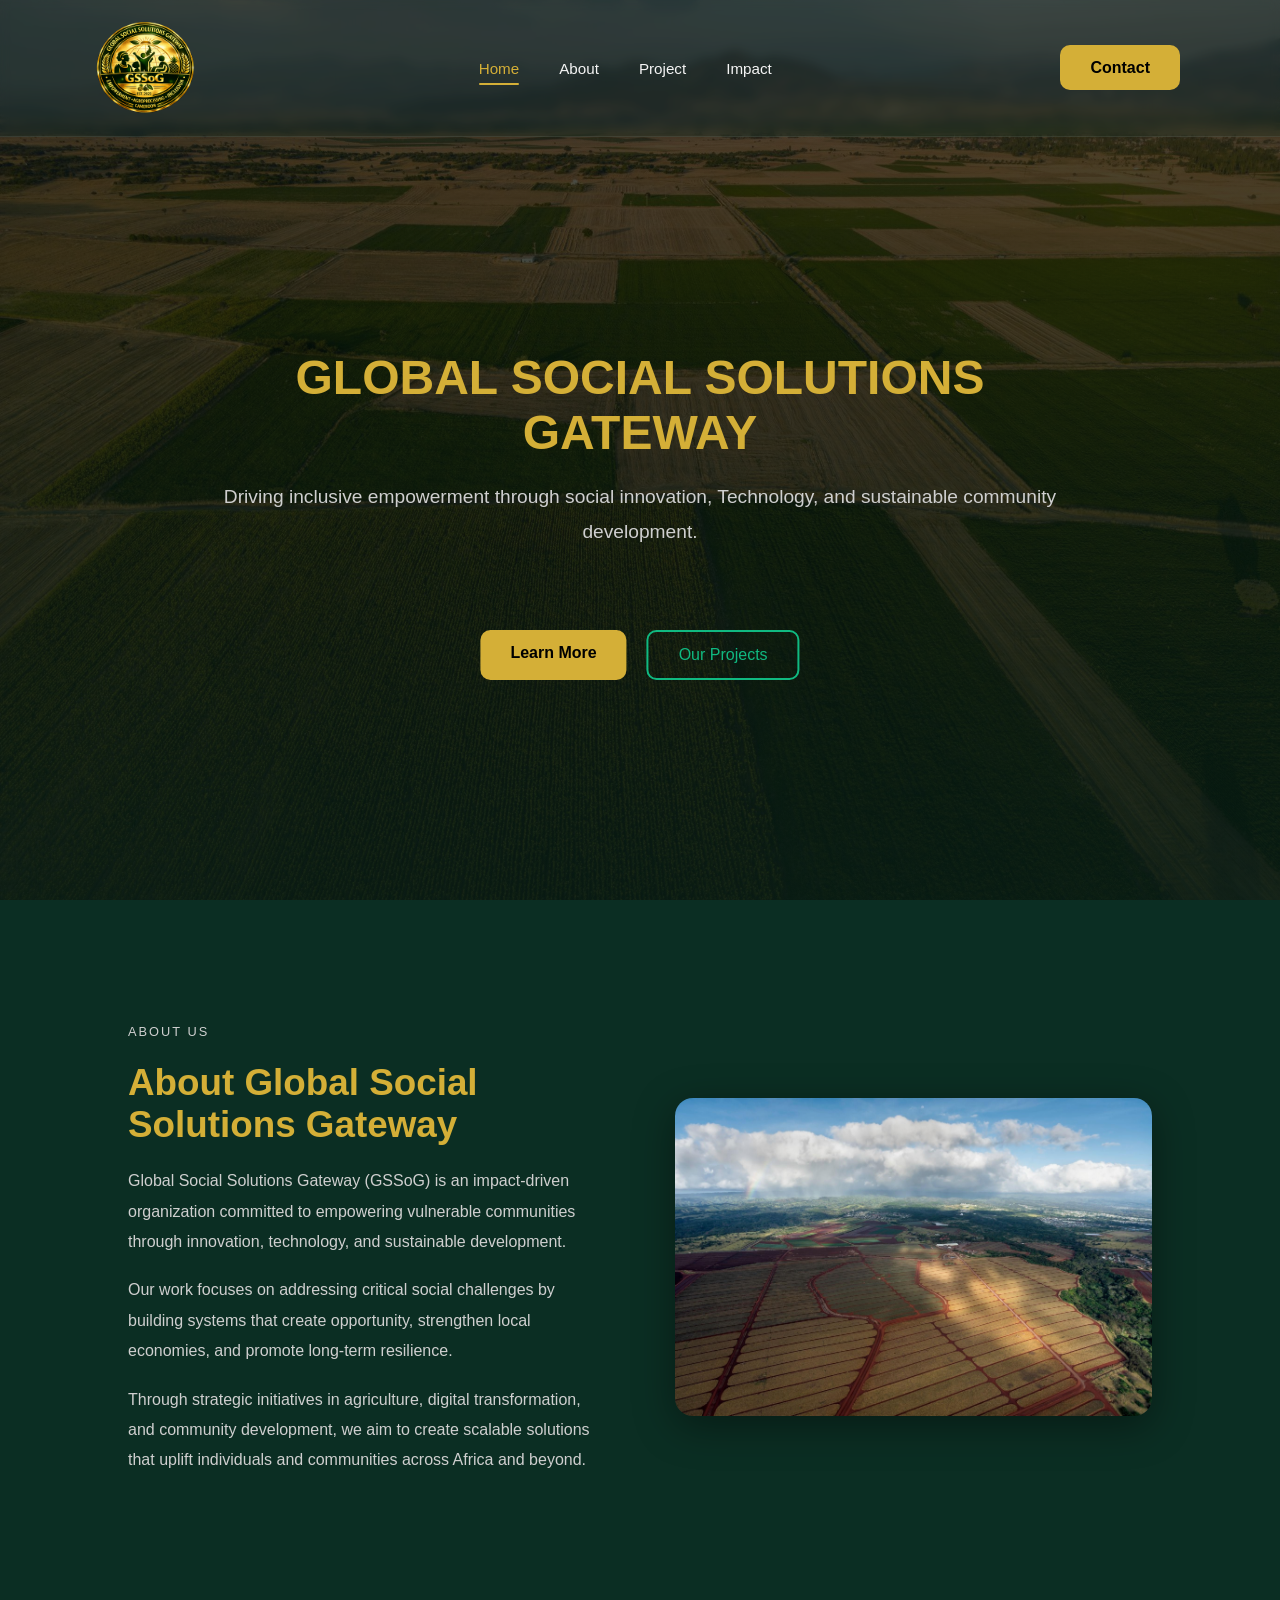
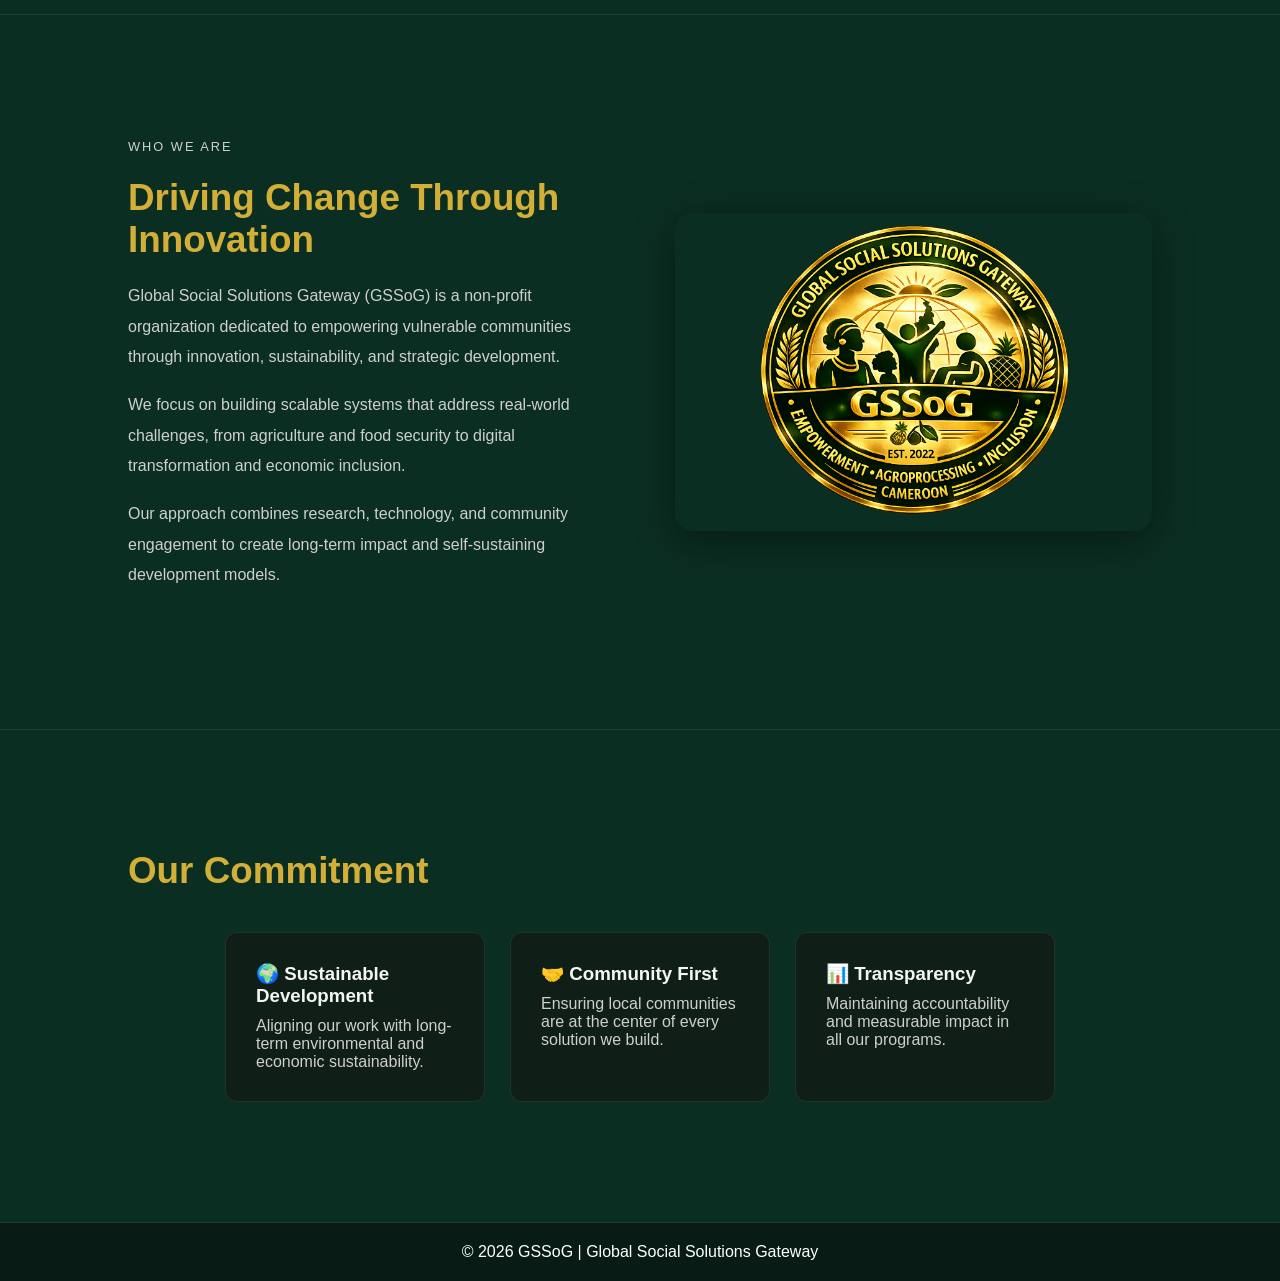
==== commit 72276071: "Update index.html" ====
--- a/index.html
+++ b/index.html
@@ -92,29 +92,35 @@
         </div>
     </section>
 
-    <section id="initiative" class="section light">
-        <div class="initiative">
-            <p class="section-tag">OUR INITIATIVE</p>
-            <h2>Transforming Agriculture Into Opportunity</h2>
+    <section id="about" class="section light">
+        <div class="about-container">
 
-            <p>
-                Cameroon currently loses up to 40% of its fruit harvest due to limited
-                processing capacity and inadequate storage systems. At the same time,
-                thousands of rural farmers lack access to structured markets and
-                sustainable income opportunities.
-            </p>
+            <div class="about-text">
+                <p class="section-tag">WHO WE ARE</p>
+                <h2>Driving Change Through Innovation</h2>
 
-            <p>
-                In response, GSSoG is developing a modern agro-processing and value-chain
-                system designed to transform locally grown fruits such as pineapples and
-                mangoes into high-quality products for both local and international markets.
-            </p>
+                <p>
+                    Global Social Solutions Gateway (GSSoG) is a non-profit organization
+                    dedicated to empowering vulnerable communities through innovation,
+                    sustainability, and strategic development.
+                </p>
 
-            <p>
-                This initiative will not only reduce post-harvest losses, but also create
-                employment, promote sustainable agricultural practices, and build a
-                self-sustaining economic model that directly benefits local communities.
-            </p>
+                <p>
+                    We focus on building scalable systems that address real-world challenges,
+                    from agriculture and food security to digital transformation and
+                    economic inclusion.
+                </p>
+
+                <p>
+                    Our approach combines research, technology, and community engagement
+                    to create long-term impact and self-sustaining development models.
+                </p>
+            </div>
+
+            <div class="about-image-wrapper">
+                <img src="pictures/GGSoG-logo.png" class="about-image">
+            </div>
+
         </div>
     </section>
 
@@ -141,9 +147,10 @@
 
 
 
-   <footer class="footer">
+    <footer class="footer">
         <p>© 2026 GSSoG | Global Social Solutions Gateway</p>
     </footer>
+
     <script>
         function toggleMenu() {
             document.getElementById("navMenu").classList.toggle("show");
--- a/style.css
+++ b/style.css
@@ -342,60 +342,12 @@
 }
 
 .footer {
-    background: #06120e;
-    border-top: 1px solid rgba(255,255,255,.08);
-}
-
-.footer-container {
-    display: grid;
-    grid-template-columns: 2fr 1fr 1.5fr 1fr;
-    gap: 50px;
-    padding: 70px 10%;
-}
-
-.footer-column h3 {
-    color: #d4af37;
-    margin-bottom: 20px;
-}
-
-.footer-column p {
-    color: #cfcfcf;
-    line-height: 1.8;
-    margin-bottom: 10px;
-}
-
-.footer-column a {
-    display: block;
-    color: #cfcfcf;
-    text-decoration: none;
-    margin-bottom: 12px;
-    transition: .3s;
-}
-
-.footer-column a:hover {
-    color: #d4af37;
-}
-
-.footer-logo {
-    width: 100px;
-    margin-bottom: 15px;
-}
-
-.reg {
-    margin-top: 15px;
-    font-size: .9rem;
-    color: #10B981;
-}
-
-.footer-bottom {
+    background: var(--dark);
+    color: white;
     text-align: center;
-    padding: 25px;
-    border-top: 1px solid rgba(255,255,255,.08);
-}
-
-.footer-bottom p {
-    color: #999;
-}
+    padding: 20px;
+}
+
 
 @media(max-width:768px) {
 
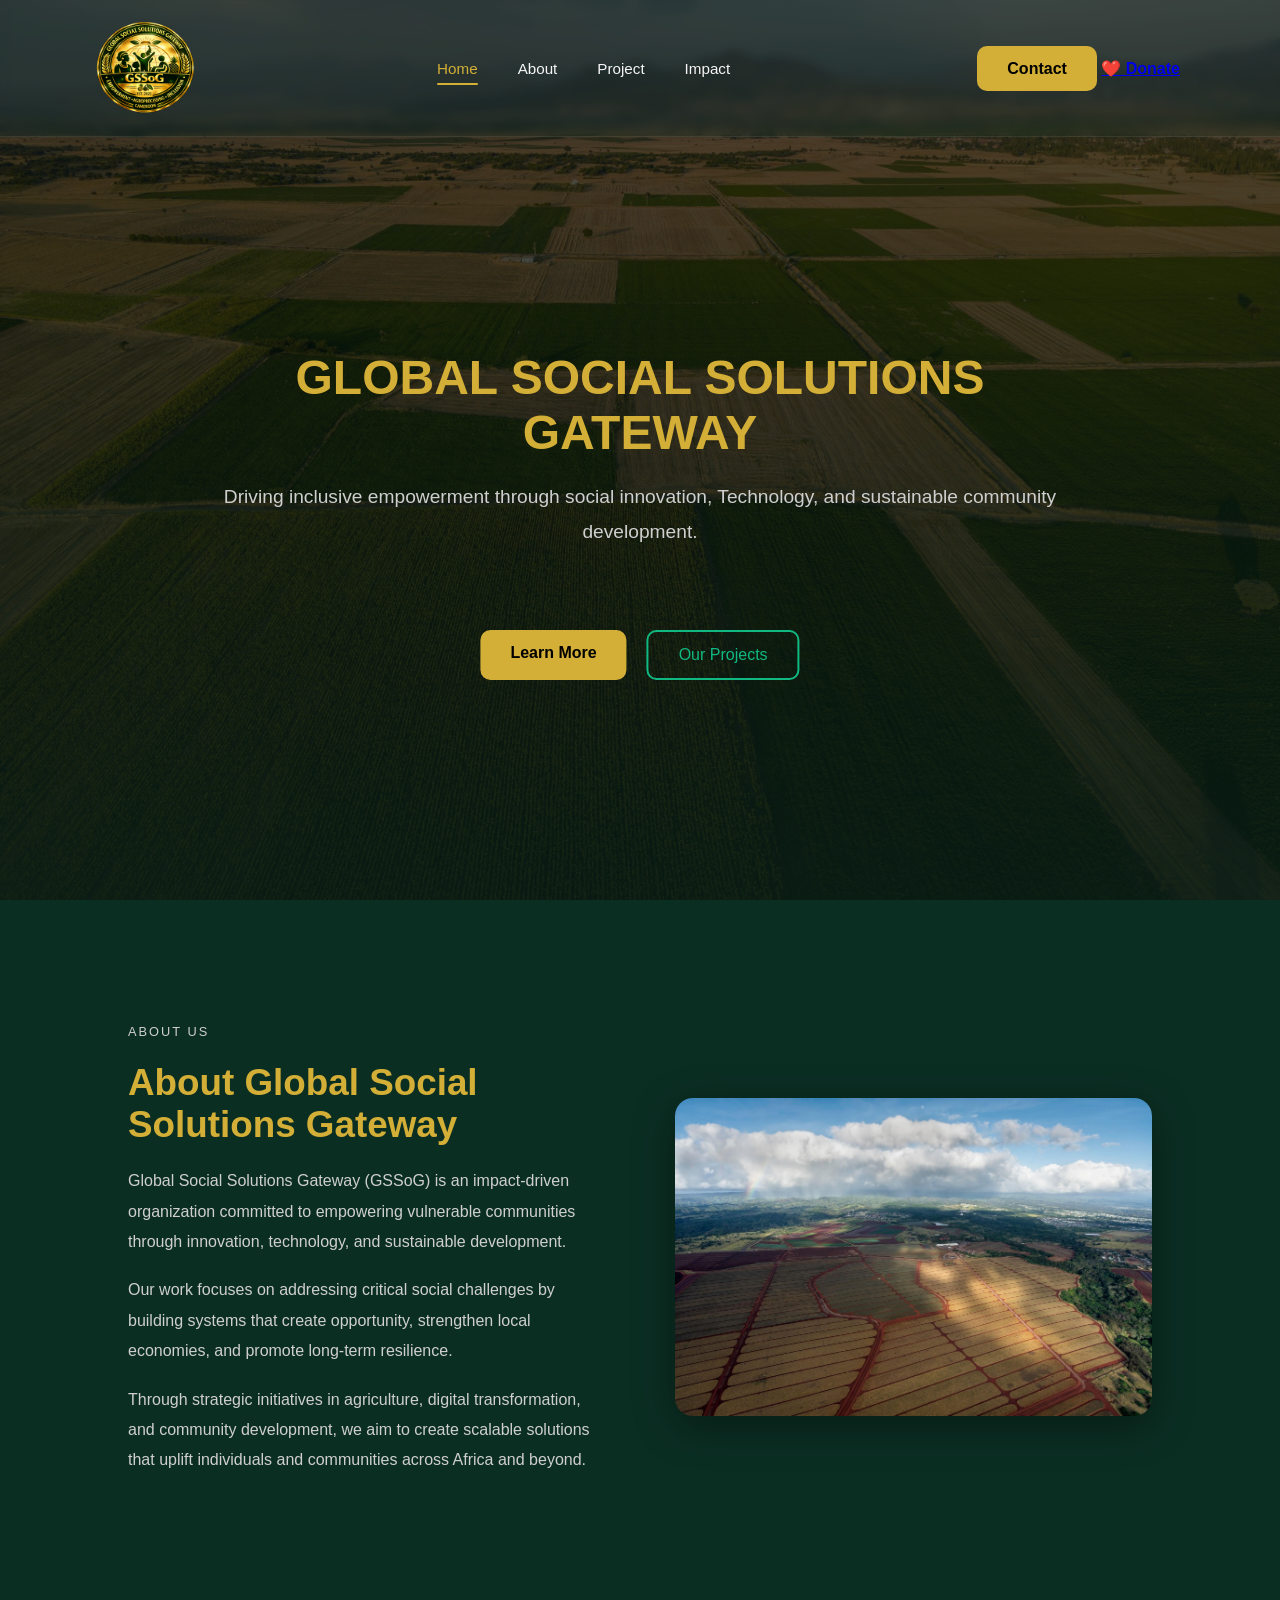
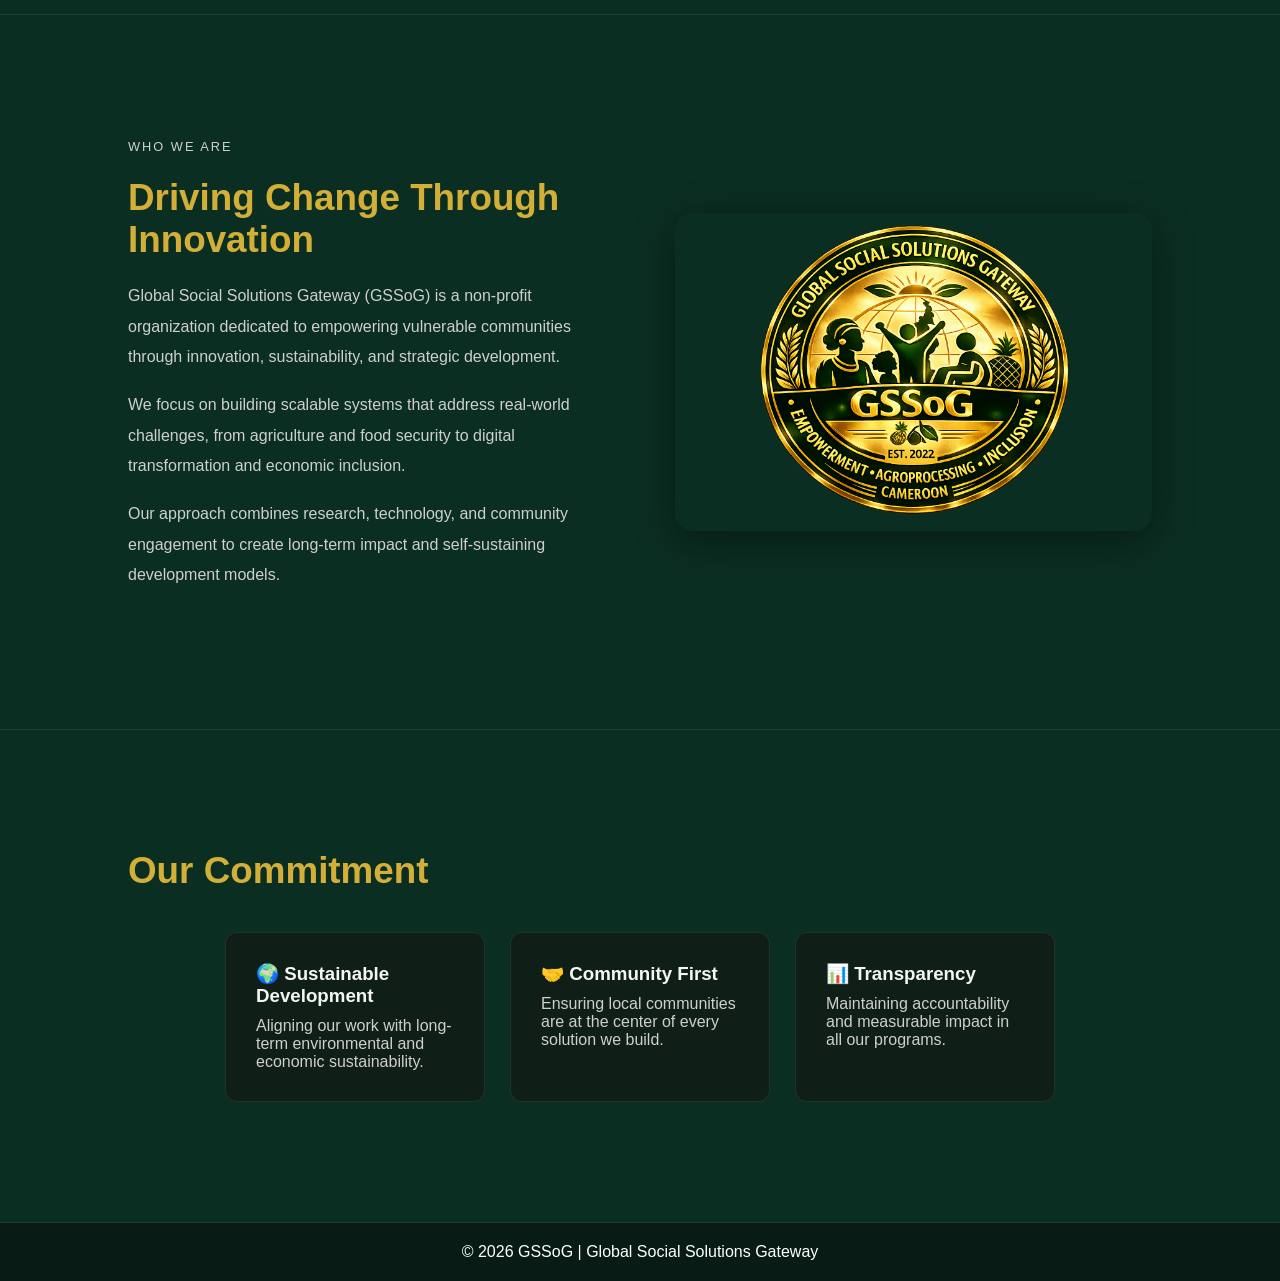
==== commit 5f1c9fc6: "Update index.html" ====
--- a/index.html
+++ b/index.html
@@ -27,14 +27,15 @@
 
             <!-- Mobile Support Button -->
             <a href="contact.html" class="mobile-support">Contact</a>
+            <a href="donate.html" class="mobile-support">Donate</a>
         </nav>
 
         <div class="prim-btn">
+            <a href="contact.html" class="btn-primary">Contact</a>
 
-            <a href="contact.html" class="btn-primary">
-                Contact
+            <a href="donate.html" class="btn-donate">
+                ❤️ Donate
             </a>
-
         </div>
 
     </header>
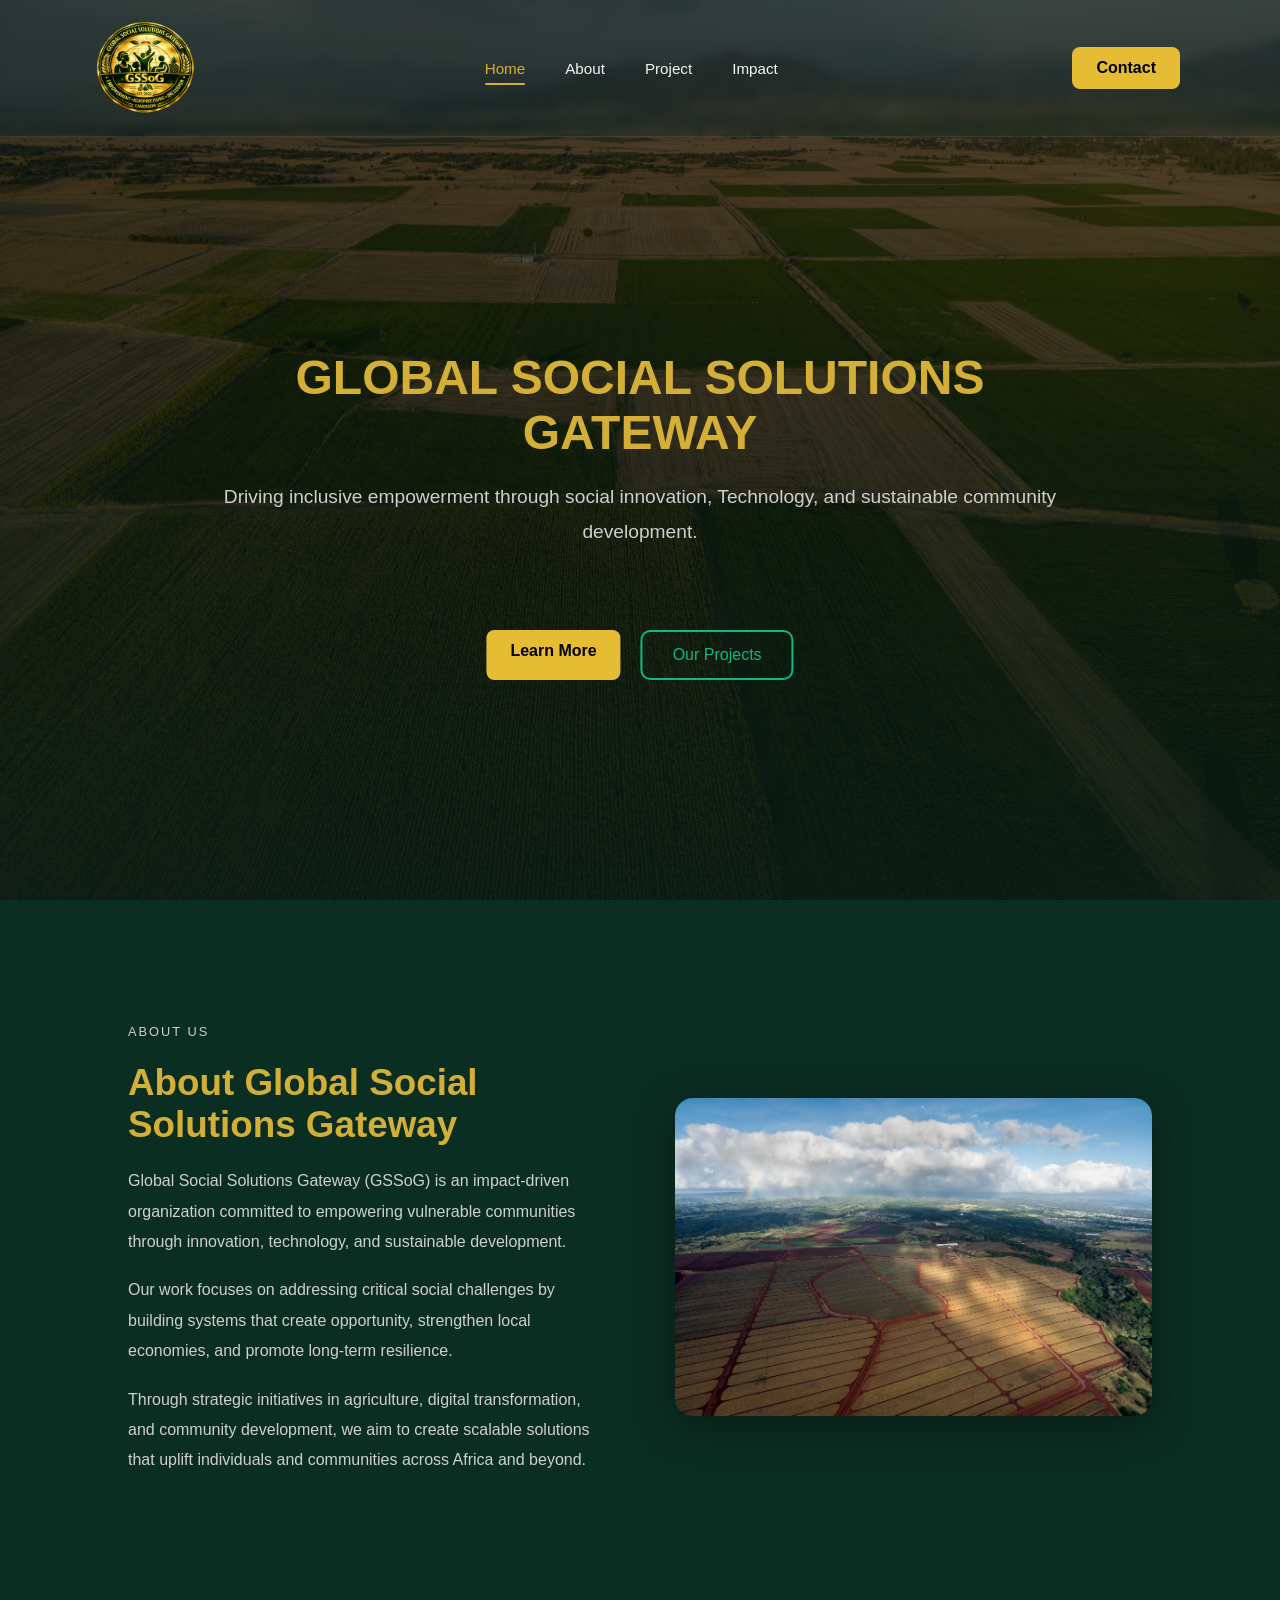
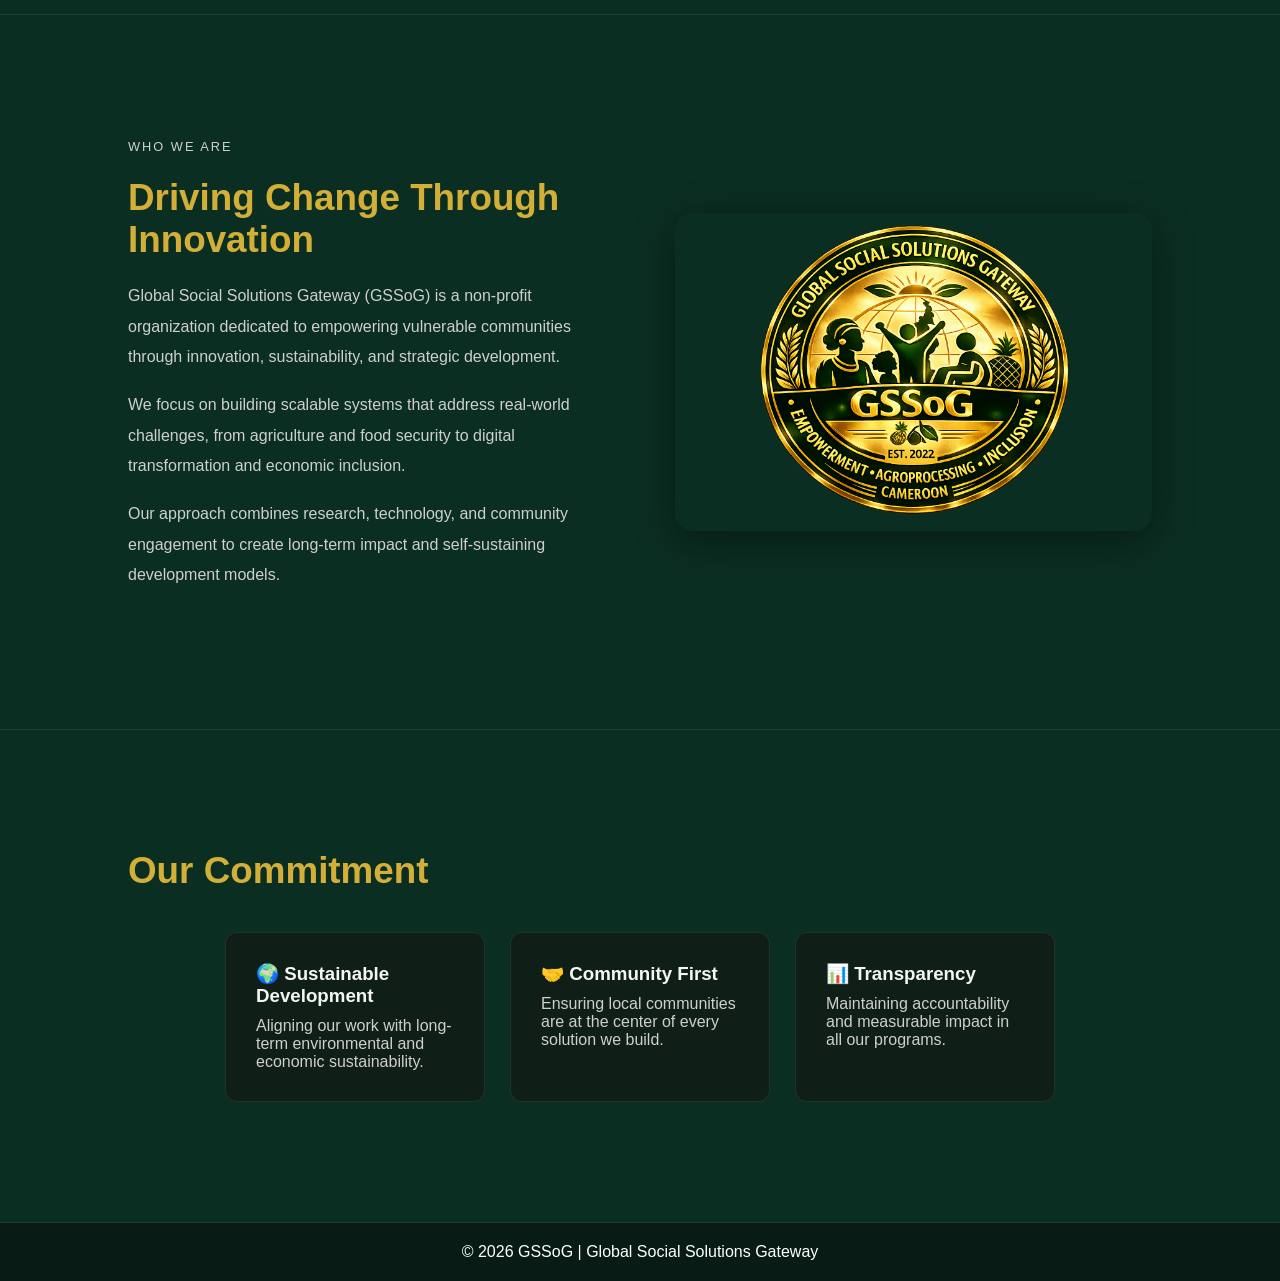
==== commit 030931ea: "Remove 'Donate' button from index.html Removed 'Donate' link from mobile support and primary buttons" ====
--- a/index.html
+++ b/index.html
@@ -27,15 +27,13 @@
 
             <!-- Mobile Support Button -->
             <a href="contact.html" class="mobile-support">Contact</a>
-            <a href="donate.html" class="mobile-support">Donate</a>
+          
         </nav>
 
         <div class="prim-btn">
             <a href="contact.html" class="btn-primary">Contact</a>
 
-            <a href="donate.html" class="btn-donate">
-                ❤️ Donate
-            </a>
+           
         </div>
 
     </header>
--- a/style.css
+++ b/style.css
@@ -170,22 +170,43 @@
     /* ADD THIS (CRITICAL) */
 }
 
+.prim-btn {
+    display: flex;
+    align-items: center;
+    gap: 15px;
+}
+
+/* Contact Button */
 .btn-primary {
-    background: var(--primary);
+    padding: 12px 24px;
+    background: #e6bc35;
     color: black;
-    padding: 14px 30px;
-    border-radius: 10px;
-    border: none;
+    text-decoration: none;
+    border-radius: 8px;
     font-weight: 600;
-    cursor: pointer;
     transition: 0.3s;
+    text-align: center;
+}
+
+.btn-primary:hover {
+    background: #f5e8a1;
+}
+
+/* Donate Button */
+.btn-donate {
+    padding: 12px 28px;
+    background: linear-gradient(135deg, #098a43, #ffcc33);
+    color: #111;
     text-decoration: none;
-    text-align: center;
-}
-
-.btn-primary:hover {
-    background: white;
+    border-radius: 50px;
+    font-weight: 700;
+    box-shadow: 0 4px 15px rgba(244, 180, 0, 0.35);
+    transition: all 0.3s ease;
+}
+
+.btn-donate:hover {
     transform: translateY(-3px);
+    box-shadow: 0 8px 20px rgba(244, 180, 0, 0.45);
 }
 
 .btn-accent {
@@ -201,9 +222,10 @@
 }
 
 .btn-accent:hover {
-    background: rgba(16, 185, 129, 0.15);
-    transform: translateY(-3px);
-}
+    background: #098a4344;
+}
+
+
 
 /* ================= SECTIONS ================= */
 .section {
@@ -346,52 +368,6 @@
     color: white;
     text-align: center;
     padding: 20px;
-}
-
-
-@media(max-width:768px) {
-
-    .footer-container {
-        grid-template-columns: 1fr;
-        text-align: center;
-    }
-
-    .footer-logo {
-        margin: auto auto 15px;
-    }
-}
-
-.socials {
-    margin-top: 15px;
-}
-
-.socials a {
-    display: inline-block;
-    margin-right: 15px;
-}
-
-.footer-bottom {
-    text-align: center;
-}
-
-.footer-bottom p {
-    color: #9f9f9f;
-    line-height: 1.8;
-}
-
-.footer-bottom span {
-    color: #d4af37;
-    display: block;
-    margin-bottom: 25px;
-    font-weight: 600;
-}
-
-.footer-bottom hr {
-    border: none;
-    height: 1px;
-    background: rgba(212,175,55,0.15);
-    margin: 30px auto;
-    max-width: 600px;
 }
 
 .active-link {
